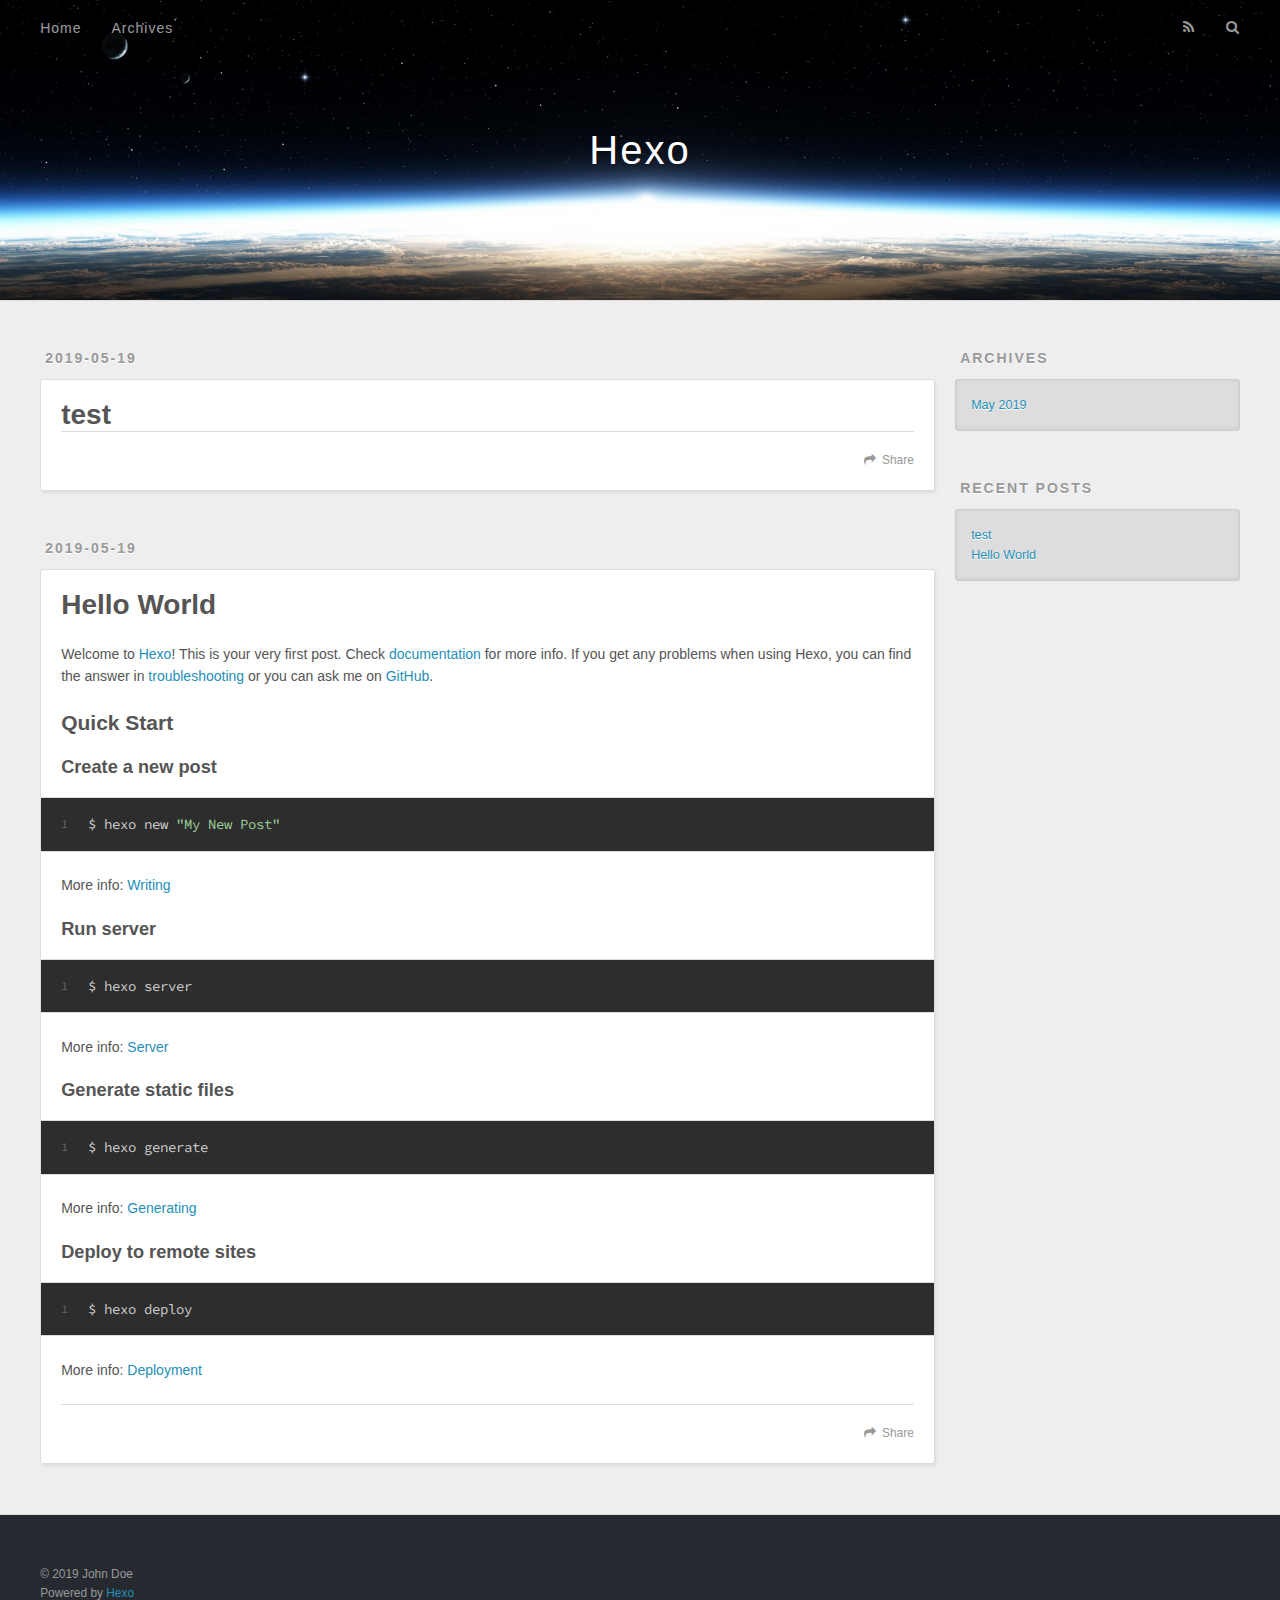
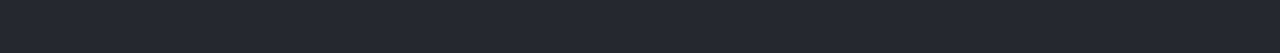
==== index.html @ e4729be9 "Site updated: 2019-05-19 17:17:29" ====
<!DOCTYPE html>
<html>
<head><meta name="generator" content="Hexo 3.8.0">
  <meta charset="utf-8">
  

  
  <title>Hexo</title>
  <meta name="viewport" content="width=device-width, initial-scale=1, maximum-scale=1">
  <meta property="og:type" content="website">
<meta property="og:title" content="Hexo">
<meta property="og:url" content="http://yoursite.com/index.html">
<meta property="og:site_name" content="Hexo">
<meta property="og:locale" content="default">
<meta name="twitter:card" content="summary">
<meta name="twitter:title" content="Hexo">
  
    <link rel="alternate" href="/atom.xml" title="Hexo" type="application/atom+xml">
  
  
    <link rel="icon" href="/favicon.png">
  
  
    <link href="//fonts.googleapis.com/css?family=Source+Code+Pro" rel="stylesheet" type="text/css">
  
  <link rel="stylesheet" href="/css/style.css">
</head>
</html>
<body>
  <div id="container">
    <div id="wrap">
      <header id="header">
  <div id="banner"></div>
  <div id="header-outer" class="outer">
    <div id="header-title" class="inner">
      <h1 id="logo-wrap">
        <a href="/" id="logo">Hexo</a>
      </h1>
      
    </div>
    <div id="header-inner" class="inner">
      <nav id="main-nav">
        <a id="main-nav-toggle" class="nav-icon"></a>
        
          <a class="main-nav-link" href="/">Home</a>
        
          <a class="main-nav-link" href="/archives">Archives</a>
        
      </nav>
      <nav id="sub-nav">
        
          <a id="nav-rss-link" class="nav-icon" href="/atom.xml" title="RSS Feed"></a>
        
        <a id="nav-search-btn" class="nav-icon" title="Search"></a>
      </nav>
      <div id="search-form-wrap">
        <form action="//google.com/search" method="get" accept-charset="UTF-8" class="search-form"><input type="search" name="q" class="search-form-input" placeholder="Search"><button type="submit" class="search-form-submit">&#xF002;</button><input type="hidden" name="sitesearch" value="http://yoursite.com"></form>
      </div>
    </div>
  </div>
</header>
      <div class="outer">
        <section id="main">
  
    <article id="post-test" class="article article-type-post" itemscope itemprop="blogPost">
  <div class="article-meta">
    <a href="/2019/05/19/test/" class="article-date">
  <time datetime="2019-05-19T08:13:33.000Z" itemprop="datePublished">2019-05-19</time>
</a>
    
  </div>
  <div class="article-inner">
    
    
      <header class="article-header">
        
  
    <h1 itemprop="name">
      <a class="article-title" href="/2019/05/19/test/">test</a>
    </h1>
  

      </header>
    
    <div class="article-entry" itemprop="articleBody">
      
        
      
    </div>
    <footer class="article-footer">
      <a data-url="http://yoursite.com/2019/05/19/test/" data-id="cjvuq07g000019ow8463gcft0" class="article-share-link">Share</a>
      
      
    </footer>
  </div>
  
</article>


  
    <article id="post-hello-world" class="article article-type-post" itemscope itemprop="blogPost">
  <div class="article-meta">
    <a href="/2019/05/19/hello-world/" class="article-date">
  <time datetime="2019-05-19T05:02:35.473Z" itemprop="datePublished">2019-05-19</time>
</a>
    
  </div>
  <div class="article-inner">
    
    
      <header class="article-header">
        
  
    <h1 itemprop="name">
      <a class="article-title" href="/2019/05/19/hello-world/">Hello World</a>
    </h1>
  

      </header>
    
    <div class="article-entry" itemprop="articleBody">
      
        <p>Welcome to <a href="https://hexo.io/" target="_blank" rel="noopener">Hexo</a>! This is your very first post. Check <a href="https://hexo.io/docs/" target="_blank" rel="noopener">documentation</a> for more info. If you get any problems when using Hexo, you can find the answer in <a href="https://hexo.io/docs/troubleshooting.html" target="_blank" rel="noopener">troubleshooting</a> or you can ask me on <a href="https://github.com/hexojs/hexo/issues" target="_blank" rel="noopener">GitHub</a>.</p>
<h2 id="Quick-Start"><a href="#Quick-Start" class="headerlink" title="Quick Start"></a>Quick Start</h2><h3 id="Create-a-new-post"><a href="#Create-a-new-post" class="headerlink" title="Create a new post"></a>Create a new post</h3><figure class="highlight bash"><table><tr><td class="gutter"><pre><span class="line">1</span><br></pre></td><td class="code"><pre><span class="line">$ hexo new <span class="string">"My New Post"</span></span><br></pre></td></tr></table></figure>
<p>More info: <a href="https://hexo.io/docs/writing.html" target="_blank" rel="noopener">Writing</a></p>
<h3 id="Run-server"><a href="#Run-server" class="headerlink" title="Run server"></a>Run server</h3><figure class="highlight bash"><table><tr><td class="gutter"><pre><span class="line">1</span><br></pre></td><td class="code"><pre><span class="line">$ hexo server</span><br></pre></td></tr></table></figure>
<p>More info: <a href="https://hexo.io/docs/server.html" target="_blank" rel="noopener">Server</a></p>
<h3 id="Generate-static-files"><a href="#Generate-static-files" class="headerlink" title="Generate static files"></a>Generate static files</h3><figure class="highlight bash"><table><tr><td class="gutter"><pre><span class="line">1</span><br></pre></td><td class="code"><pre><span class="line">$ hexo generate</span><br></pre></td></tr></table></figure>
<p>More info: <a href="https://hexo.io/docs/generating.html" target="_blank" rel="noopener">Generating</a></p>
<h3 id="Deploy-to-remote-sites"><a href="#Deploy-to-remote-sites" class="headerlink" title="Deploy to remote sites"></a>Deploy to remote sites</h3><figure class="highlight bash"><table><tr><td class="gutter"><pre><span class="line">1</span><br></pre></td><td class="code"><pre><span class="line">$ hexo deploy</span><br></pre></td></tr></table></figure>
<p>More info: <a href="https://hexo.io/docs/deployment.html" target="_blank" rel="noopener">Deployment</a></p>

      
    </div>
    <footer class="article-footer">
      <a data-url="http://yoursite.com/2019/05/19/hello-world/" data-id="cjvuq07fw00009ow8tbfl8k9q" class="article-share-link">Share</a>
      
      
    </footer>
  </div>
  
</article>


  


</section>
        
          <aside id="sidebar">
  
    

  
    

  
    
  
    
  <div class="widget-wrap">
    <h3 class="widget-title">Archives</h3>
    <div class="widget">
      <ul class="archive-list"><li class="archive-list-item"><a class="archive-list-link" href="/archives/2019/05/">May 2019</a></li></ul>
    </div>
  </div>


  
    
  <div class="widget-wrap">
    <h3 class="widget-title">Recent Posts</h3>
    <div class="widget">
      <ul>
        
          <li>
            <a href="/2019/05/19/test/">test</a>
          </li>
        
          <li>
            <a href="/2019/05/19/hello-world/">Hello World</a>
          </li>
        
      </ul>
    </div>
  </div>

  
</aside>
        
      </div>
      <footer id="footer">
  
  <div class="outer">
    <div id="footer-info" class="inner">
      &copy; 2019 John Doe<br>
      Powered by <a href="http://hexo.io/" target="_blank">Hexo</a>
    </div>
  </div>
</footer>
    </div>
    <nav id="mobile-nav">
  
    <a href="/" class="mobile-nav-link">Home</a>
  
    <a href="/archives" class="mobile-nav-link">Archives</a>
  
</nav>
    

<script src="//ajax.googleapis.com/ajax/libs/jquery/2.0.3/jquery.min.js"></script>


  <link rel="stylesheet" href="/fancybox/jquery.fancybox.css">
  <script src="/fancybox/jquery.fancybox.pack.js"></script>


<script src="/js/script.js"></script>



  </div>
</body>
</html>
---- css/style.css ----
body {
  width: 100%;
}
body:before,
body:after {
  content: "";
  display: table;
}
body:after {
  clear: both;
}
html,
body,
div,
span,
applet,
object,
iframe,
h1,
h2,
h3,
h4,
h5,
h6,
p,
blockquote,
pre,
a,
abbr,
acronym,
address,
big,
cite,
code,
del,
dfn,
em,
img,
ins,
kbd,
q,
s,
samp,
small,
strike,
strong,
sub,
sup,
tt,
var,
dl,
dt,
dd,
ol,
ul,
li,
fieldset,
form,
label,
legend,
table,
caption,
tbody,
tfoot,
thead,
tr,
th,
td {
  margin: 0;
  padding: 0;
  border: 0;
  outline: 0;
  font-weight: inherit;
  font-style: inherit;
  font-family: inherit;
  font-size: 100%;
  vertical-align: baseline;
}
body {
  line-height: 1;
  color: #000;
  background: #fff;
}
ol,
ul {
  list-style: none;
}
table {
  border-collapse: separate;
  border-spacing: 0;
  vertical-align: middle;
}
caption,
th,
td {
  text-align: left;
  font-weight: normal;
  vertical-align: middle;
}
a img {
  border: none;
}
input,
button {
  margin: 0;
  padding: 0;
}
input::-moz-focus-inner,
button::-moz-focus-inner {
  border: 0;
  padding: 0;
}
@font-face {
  font-family: FontAwesome;
  font-style: normal;
  font-weight: normal;
  src: url("fonts/fontawesome-webfont.eot?v=#4.0.3");
  src: url("fonts/fontawesome-webfont.eot?#iefix&v=#4.0.3") format("embedded-opentype"), url("fonts/fontawesome-webfont.woff?v=#4.0.3") format("woff"), url("fonts/fontawesome-webfont.ttf?v=#4.0.3") format("truetype"), url("fonts/fontawesome-webfont.svg#fontawesomeregular?v=#4.0.3") format("svg");
}
html,
body,
#container {
  height: 100%;
}
body {
  background: #eee;
  font: 14px -apple-system, BlinkMacSystemFont, "Segoe UI", "Roboto", "Oxygen", "Ubuntu", "Cantarell", "Fira Sans", "Droid Sans", "Helvetica Neue", sans-serif;
  -webkit-text-size-adjust: 100%;
}
.outer {
  max-width: 1220px;
  margin: 0 auto;
  padding: 0 20px;
}
.outer:before,
.outer:after {
  content: "";
  display: table;
}
.outer:after {
  clear: both;
}
.inner {
  display: inline;
  float: left;
  width: 98.33333333333333%;
  margin: 0 0.833333333333333%;
}
.left,
.alignleft {
  float: left;
}
.right,
.alignright {
  float: right;
}
.clear {
  clear: both;
}
#container {
  position: relative;
}
.mobile-nav-on {
  overflow: hidden;
}
#wrap {
  height: 100%;
  width: 100%;
  position: absolute;
  top: 0;
  left: 0;
  -webkit-transition: 0.2s ease-out;
  -moz-transition: 0.2s ease-out;
  -ms-transition: 0.2s ease-out;
  transition: 0.2s ease-out;
  z-index: 1;
  background: #eee;
}
.mobile-nav-on #wrap {
  left: 280px;
}
@media screen and (min-width: 768px) {
  #main {
    display: inline;
    float: left;
    width: 73.33333333333333%;
    margin: 0 0.833333333333333%;
  }
}
.article-date,
.article-category-link,
.archive-year,
.widget-title {
  text-decoration: none;
  text-transform: uppercase;
  letter-spacing: 2px;
  color: #999;
  margin-bottom: 1em;
  margin-left: 5px;
  line-height: 1em;
  text-shadow: 0 1px #fff;
  font-weight: bold;
}
.article-inner,
.archive-article-inner {
  background: #fff;
  -webkit-box-shadow: 1px 2px 3px #ddd;
  box-shadow: 1px 2px 3px #ddd;
  border: 1px solid #ddd;
  border-radius: 3px;
}
.article-entry h1,
.widget h1 {
  font-size: 2em;
}
.article-entry h2,
.widget h2 {
  font-size: 1.5em;
}
.article-entry h3,
.widget h3 {
  font-size: 1.3em;
}
.article-entry h4,
.widget h4 {
  font-size: 1.2em;
}
.article-entry h5,
.widget h5 {
  font-size: 1em;
}
.article-entry h6,
.widget h6 {
  font-size: 1em;
  color: #999;
}
.article-entry hr,
.widget hr {
  border: 1px dashed #ddd;
}
.article-entry strong,
.widget strong {
  font-weight: bold;
}
.article-entry em,
.widget em,
.article-entry cite,
.widget cite {
  font-style: italic;
}
.article-entry sup,
.widget sup,
.article-entry sub,
.widget sub {
  font-size: 0.75em;
  line-height: 0;
  position: relative;
  vertical-align: baseline;
}
.article-entry sup,
.widget sup {
  top: -0.5em;
}
.article-entry sub,
.widget sub {
  bottom: -0.2em;
}
.article-entry small,
.widget small {
  font-size: 0.85em;
}
.article-entry acronym,
.widget acronym,
.article-entry abbr,
.widget abbr {
  border-bottom: 1px dotted;
}
.article-entry ul,
.widget ul,
.article-entry ol,
.widget ol,
.article-entry dl,
.widget dl {
  margin: 0 20px;
  line-height: 1.6em;
}
.article-entry ul ul,
.widget ul ul,
.article-entry ol ul,
.widget ol ul,
.article-entry ul ol,
.widget ul ol,
.article-entry ol ol,
.widget ol ol {
  margin-top: 0;
  margin-bottom: 0;
}
.article-entry ul,
.widget ul {
  list-style: disc;
}
.article-entry ol,
.widget ol {
  list-style: decimal;
}
.article-entry dt,
.widget dt {
  font-weight: bold;
}
#header {
  height: 300px;
  position: relative;
  border-bottom: 1px solid #ddd;
}
#header:before,
#header:after {
  content: "";
  position: absolute;
  left: 0;
  right: 0;
  height: 40px;
}
#header:before {
  top: 0;
  background: -webkit-linear-gradient(rgba(0,0,0,0.2), transparent);
  background: -moz-linear-gradient(rgba(0,0,0,0.2), transparent);
  background: -ms-linear-gradient(rgba(0,0,0,0.2), transparent);
  background: linear-gradient(rgba(0,0,0,0.2), transparent);
}
#header:after {
  bottom: 0;
  background: -webkit-linear-gradient(transparent, rgba(0,0,0,0.2));
  background: -moz-linear-gradient(transparent, rgba(0,0,0,0.2));
  background: -ms-linear-gradient(transparent, rgba(0,0,0,0.2));
  background: linear-gradient(transparent, rgba(0,0,0,0.2));
}
#header-outer {
  height: 100%;
  position: relative;
}
#header-inner {
  position: relative;
  overflow: hidden;
}
#banner {
  position: absolute;
  top: 0;
  left: 0;
  width: 100%;
  height: 100%;
  background: url("images/banner.jpg") center #000;
  -webkit-background-size: cover;
  -moz-background-size: cover;
  background-size: cover;
  z-index: -1;
}
#header-title {
  text-align: center;
  height: 40px;
  position: absolute;
  top: 50%;
  left: 0;
  margin-top: -20px;
}
#logo,
#subtitle {
  text-decoration: none;
  color: #fff;
  font-weight: 300;
  text-shadow: 0 1px 4px rgba(0,0,0,0.3);
}
#logo {
  font-size: 40px;
  line-height: 40px;
  letter-spacing: 2px;
}
#subtitle {
  font-size: 16px;
  line-height: 16px;
  letter-spacing: 1px;
}
#subtitle-wrap {
  margin-top: 16px;
}
#main-nav {
  float: left;
  margin-left: -15px;
}
.nav-icon,
.main-nav-link {
  float: left;
  color: #fff;
  opacity: 0.6;
  text-decoration: none;
  text-shadow: 0 1px rgba(0,0,0,0.2);
  -webkit-transition: opacity 0.2s;
  -moz-transition: opacity 0.2s;
  -ms-transition: opacity 0.2s;
  transition: opacity 0.2s;
  display: block;
  padding: 20px 15px;
}
.nav-icon:hover,
.main-nav-link:hover {
  opacity: 1;
}
.nav-icon {
  font-family: FontAwesome;
  text-align: center;
  font-size: 14px;
  width: 14px;
  height: 14px;
  padding: 20px 15px;
  position: relative;
  cursor: pointer;
}
.main-nav-link {
  font-weight: 300;
  letter-spacing: 1px;
}
@media screen and (max-width: 479px) {
  .main-nav-link {
    display: none;
  }
}
#main-nav-toggle {
  display: none;
}
#main-nav-toggle:before {
  content: "\f0c9";
}
@media screen and (max-width: 479px) {
  #main-nav-toggle {
    display: block;
  }
}
#sub-nav {
  float: right;
  margin-right: -15px;
}
#nav-rss-link:before {
  content: "\f09e";
}
#nav-search-btn:before {
  content: "\f002";
}
#search-form-wrap {
  position: absolute;
  top: 15px;
  width: 150px;
  height: 30px;
  right: -150px;
  opacity: 0;
  -webkit-transition: 0.2s ease-out;
  -moz-transition: 0.2s ease-out;
  -ms-transition: 0.2s ease-out;
  transition: 0.2s ease-out;
}
#search-form-wrap.on {
  opacity: 1;
  right: 0;
}
@media screen and (max-width: 479px) {
  #search-form-wrap {
    width: 100%;
    right: -100%;
  }
}
.search-form {
  position: absolute;
  top: 0;
  left: 0;
  right: 0;
  background: #fff;
  padding: 5px 15px;
  border-radius: 15px;
  -webkit-box-shadow: 0 0 10px rgba(0,0,0,0.3);
  box-shadow: 0 0 10px rgba(0,0,0,0.3);
}
.search-form-input {
  border: none;
  background: none;
  color: #555;
  width: 100%;
  font: 13px -apple-system, BlinkMacSystemFont, "Segoe UI", "Roboto", "Oxygen", "Ubuntu", "Cantarell", "Fira Sans", "Droid Sans", "Helvetica Neue", sans-serif;
  outline: none;
}
.search-form-input::-webkit-search-results-decoration,
.search-form-input::-webkit-search-cancel-button {
  -webkit-appearance: none;
}
.search-form-submit {
  position: absolute;
  top: 50%;
  right: 10px;
  margin-top: -7px;
  font: 13px FontAwesome;
  border: none;
  background: none;
  color: #bbb;
  cursor: pointer;
}
.search-form-submit:hover,
.search-form-submit:focus {
  color: #777;
}
.article {
  margin: 50px 0;
}
.article-inner {
  overflow: hidden;
}
.article-meta:before,
.article-meta:after {
  content: "";
  display: table;
}
.article-meta:after {
  clear: both;
}
.article-date {
  float: left;
}
.article-category {
  float: left;
  line-height: 1em;
  color: #ccc;
  text-shadow: 0 1px #fff;
  margin-left: 8px;
}
.article-category:before {
  content: "\2022";
}
.article-category-link {
  margin: 0 12px 1em;
}
.article-header {
  padding: 20px 20px 0;
}
.article-title {
  text-decoration: none;
  font-size: 2em;
  font-weight: bold;
  color: #555;
  line-height: 1.1em;
  -webkit-transition: color 0.2s;
  -moz-transition: color 0.2s;
  -ms-transition: color 0.2s;
  transition: color 0.2s;
}
a.article-title:hover {
  color: #258fb8;
}
.article-entry {
  color: #555;
  padding: 0 20px;
}
.article-entry:before,
.article-entry:after {
  content: "";
  display: table;
}
.article-entry:after {
  clear: both;
}
.article-entry p,
.article-entry table {
  line-height: 1.6em;
  margin: 1.6em 0;
}
.article-entry h1,
.article-entry h2,
.article-entry h3,
.article-entry h4,
.article-entry h5,
.article-entry h6 {
  font-weight: bold;
}
.article-entry h1,
.article-entry h2,
.article-entry h3,
.article-entry h4,
.article-entry h5,
.article-entry h6 {
  line-height: 1.1em;
  margin: 1.1em 0;
}
.article-entry a {
  color: #258fb8;
  text-decoration: none;
}
.article-entry a:hover {
  text-decoration: underline;
}
.article-entry ul,
.article-entry ol,
.article-entry dl {
  margin-top: 1.6em;
  margin-bottom: 1.6em;
}
.article-entry img,
.article-entry video {
  max-width: 100%;
  height: auto;
  display: block;
  margin: auto;
}
.article-entry iframe {
  border: none;
}
.article-entry table {
  width: 100%;
  border-collapse: collapse;
  border-spacing: 0;
}
.article-entry th {
  font-weight: bold;
  border-bottom: 3px solid #ddd;
  padding-bottom: 0.5em;
}
.article-entry td {
  border-bottom: 1px solid #ddd;
  padding: 10px 0;
}
.article-entry blockquote {
  font-family: Georgia, "Times New Roman", serif;
  font-size: 1.4em;
  margin: 1.6em 20px;
  text-align: center;
}
.article-entry blockquote footer {
  font-size: 14px;
  margin: 1.6em 0;
  font-family: -apple-system, BlinkMacSystemFont, "Segoe UI", "Roboto", "Oxygen", "Ubuntu", "Cantarell", "Fira Sans", "Droid Sans", "Helvetica Neue", sans-serif;
}
.article-entry blockquote footer cite:before {
  content: "—";
  padding: 0 0.5em;
}
.article-entry .pullquote {
  text-align: left;
  width: 45%;
  margin: 0;
}
.article-entry .pullquote.left {
  margin-left: 0.5em;
  margin-right: 1em;
}
.article-entry .pullquote.right {
  margin-right: 0.5em;
  margin-left: 1em;
}
.article-entry .caption {
  color: #999;
  display: block;
  font-size: 0.9em;
  margin-top: 0.5em;
  position: relative;
  text-align: center;
}
.article-entry .video-container {
  position: relative;
  padding-top: 56.25%;
  height: 0;
  overflow: hidden;
}
.article-entry .video-container iframe,
.article-entry .video-container object,
.article-entry .video-container embed {
  position: absolute;
  top: 0;
  left: 0;
  width: 100%;
  height: 100%;
  margin-top: 0;
}
.article-more-link a {
  display: inline-block;
  line-height: 1em;
  padding: 6px 15px;
  border-radius: 15px;
  background: #eee;
  color: #999;
  text-shadow: 0 1px #fff;
  text-decoration: none;
}
.article-more-link a:hover {
  background: #258fb8;
  color: #fff;
  text-decoration: none;
  text-shadow: 0 1px #1e7293;
}
.article-footer {
  font-size: 0.85em;
  line-height: 1.6em;
  border-top: 1px solid #ddd;
  padding-top: 1.6em;
  margin: 0 20px 20px;
}
.article-footer:before,
.article-footer:after {
  content: "";
  display: table;
}
.article-footer:after {
  clear: both;
}
.article-footer a {
  color: #999;
  text-decoration: none;
}
.article-footer a:hover {
  color: #555;
}
.article-tag-list-item {
  float: left;
  margin-right: 10px;
}
.article-tag-list-link:before {
  content: "#";
}
.article-comment-link {
  float: right;
}
.article-comment-link:before {
  content: "\f075";
  font-family: FontAwesome;
  padding-right: 8px;
}
.article-share-link {
  cursor: pointer;
  float: right;
  margin-left: 20px;
}
.article-share-link:before {
  content: "\f064";
  font-family: FontAwesome;
  padding-right: 6px;
}
#article-nav {
  position: relative;
}
#article-nav:before,
#article-nav:after {
  content: "";
  display: table;
}
#article-nav:after {
  clear: both;
}
@media screen and (min-width: 768px) {
  #article-nav {
    margin: 50px 0;
  }
  #article-nav:before {
    width: 8px;
    height: 8px;
    position: absolute;
    top: 50%;
    left: 50%;
    margin-top: -4px;
    margin-left: -4px;
    content: "";
    border-radius: 50%;
    background: #ddd;
    -webkit-box-shadow: 0 1px 2px #fff;
    box-shadow: 0 1px 2px #fff;
  }
}
.article-nav-link-wrap {
  text-decoration: none;
  text-shadow: 0 1px #fff;
  color: #999;
  -webkit-box-sizing: border-box;
  -moz-box-sizing: border-box;
  box-sizing: border-box;
  margin-top: 50px;
  text-align: center;
  display: block;
}
.article-nav-link-wrap:hover {
  color: #555;
}
@media screen and (min-width: 768px) {
  .article-nav-link-wrap {
    width: 50%;
    margin-top: 0;
  }
}
@media screen and (min-width: 768px) {
  #article-nav-newer {
    float: left;
    text-align: right;
    padding-right: 20px;
  }
}
@media screen and (min-width: 768px) {
  #article-nav-older {
    float: right;
    text-align: left;
    padding-left: 20px;
  }
}
.article-nav-caption {
  text-transform: uppercase;
  letter-spacing: 2px;
  color: #ddd;
  line-height: 1em;
  font-weight: bold;
}
#article-nav-newer .article-nav-caption {
  margin-right: -2px;
}
.article-nav-title {
  font-size: 0.85em;
  line-height: 1.6em;
  margin-top: 0.5em;
}
.article-share-box {
  position: absolute;
  display: none;
  background: #fff;
  -webkit-box-shadow: 1px 2px 10px rgba(0,0,0,0.2);
  box-shadow: 1px 2px 10px rgba(0,0,0,0.2);
  border-radius: 3px;
  margin-left: -145px;
  overflow: hidden;
  z-index: 1;
}
.article-share-box.on {
  display: block;
}
.article-share-input {
  width: 100%;
  background: none;
  -webkit-box-sizing: border-box;
  -moz-box-sizing: border-box;
  box-sizing: border-box;
  font: 14px -apple-system, BlinkMacSystemFont, "Segoe UI", "Roboto", "Oxygen", "Ubuntu", "Cantarell", "Fira Sans", "Droid Sans", "Helvetica Neue", sans-serif;
  padding: 0 15px;
  color: #555;
  outline: none;
  border: 1px solid #ddd;
  border-radius: 3px 3px 0 0;
  height: 36px;
  line-height: 36px;
}
.article-share-links {
  background: #eee;
}
.article-share-links:before,
.article-share-links:after {
  content: "";
  display: table;
}
.article-share-links:after {
  clear: both;
}
.article-share-twitter,
.article-share-facebook,
.article-share-pinterest,
.article-share-google {
  width: 50px;
  height: 36px;
  display: block;
  float: left;
  position: relative;
  color: #999;
  text-shadow: 0 1px #fff;
}
.article-share-twitter:before,
.article-share-facebook:before,
.article-share-pinterest:before,
.article-share-google:before {
  font-size: 20px;
  font-family: FontAwesome;
  width: 20px;
  height: 20px;
  position: absolute;
  top: 50%;
  left: 50%;
  margin-top: -10px;
  margin-left: -10px;
  text-align: center;
}
.article-share-twitter:hover,
.article-share-facebook:hover,
.article-share-pinterest:hover,
.article-share-google:hover {
  color: #fff;
}
.article-share-twitter:before {
  content: "\f099";
}
.article-share-twitter:hover {
  background: #00aced;
  text-shadow: 0 1px #008abe;
}
.article-share-facebook:before {
  content: "\f09a";
}
.article-share-facebook:hover {
  background: #3b5998;
  text-shadow: 0 1px #2f477a;
}
.article-share-pinterest:before {
  content: "\f0d2";
}
.article-share-pinterest:hover {
  background: #cb2027;
  text-shadow: 0 1px #a21a1f;
}
.article-share-google:before {
  content: "\f0d5";
}
.article-share-google:hover {
  background: #dd4b39;
  text-shadow: 0 1px #be3221;
}
.article-gallery {
  background: #000;
  position: relative;
}
.article-gallery-photos {
  position: relative;
  overflow: hidden;
}
.article-gallery-img {
  display: none;
  max-width: 100%;
}
.article-gallery-img:first-child {
  display: block;
}
.article-gallery-img.loaded {
  position: absolute;
  display: block;
}
.article-gallery-img img {
  display: block;
  max-width: 100%;
  margin: 0 auto;
}
#comments {
  background: #fff;
  -webkit-box-shadow: 1px 2px 3px #ddd;
  box-shadow: 1px 2px 3px #ddd;
  padding: 20px;
  border: 1px solid #ddd;
  border-radius: 3px;
  margin: 50px 0;
}
#comments a {
  color: #258fb8;
}
.archives-wrap {
  margin: 50px 0;
}
.archives:before,
.archives:after {
  content: "";
  display: table;
}
.archives:after {
  clear: both;
}
.archive-year-wrap {
  margin-bottom: 1em;
}
.archives {
  -webkit-column-gap: 10px;
  -moz-column-gap: 10px;
  column-gap: 10px;
}
@media screen and (min-width: 480px) and (max-width: 767px) {
  .archives {
    -webkit-column-count: 2;
    -moz-column-count: 2;
    column-count: 2;
  }
}
@media screen and (min-width: 768px) {
  .archives {
    -webkit-column-count: 3;
    -moz-column-count: 3;
    column-count: 3;
  }
}
.archive-article {
  -webkit-column-break-inside: avoid;
  page-break-inside: avoid;
  overflow: hidden;
  break-inside: avoid-column;
}
.archive-article-inner {
  padding: 10px;
  margin-bottom: 15px;
}
.archive-article-title {
  text-decoration: none;
  font-weight: bold;
  color: #555;
  -webkit-transition: color 0.2s;
  -moz-transition: color 0.2s;
  -ms-transition: color 0.2s;
  transition: color 0.2s;
  line-height: 1.6em;
}
.archive-article-title:hover {
  color: #258fb8;
}
.archive-article-footer {
  margin-top: 1em;
}
.archive-article-date {
  color: #999;
  text-decoration: none;
  font-size: 0.85em;
  line-height: 1em;
  margin-bottom: 0.5em;
  display: block;
}
#page-nav {
  margin: 50px auto;
  background: #fff;
  -webkit-box-shadow: 1px 2px 3px #ddd;
  box-shadow: 1px 2px 3px #ddd;
  border: 1px solid #ddd;
  border-radius: 3px;
  text-align: center;
  color: #999;
  overflow: hidden;
}
#page-nav:before,
#page-nav:after {
  content: "";
  display: table;
}
#page-nav:after {
  clear: both;
}
#page-nav a,
#page-nav span {
  padding: 10px 20px;
  line-height: 1;
  height: 2ex;
}
#page-nav a {
  color: #999;
  text-decoration: none;
}
#page-nav a:hover {
  background: #999;
  color: #fff;
}
#page-nav .prev {
  float: left;
}
#page-nav .next {
  float: right;
}
#page-nav .page-number {
  display: inline-block;
}
@media screen and (max-width: 479px) {
  #page-nav .page-number {
    display: none;
  }
}
#page-nav .current {
  color: #555;
  font-weight: bold;
}
#page-nav .space {
  color: #ddd;
}
#footer {
  background: #262a30;
  padding: 50px 0;
  border-top: 1px solid #ddd;
  color: #999;
}
#footer a {
  color: #258fb8;
  text-decoration: none;
}
#footer a:hover {
  text-decoration: underline;
}
#footer-info {
  line-height: 1.6em;
  font-size: 0.85em;
}
.article-entry pre,
.article-entry .highlight {
  background: #2d2d2d;
  margin: 0 -20px;
  padding: 15px 20px;
  border-style: solid;
  border-color: #ddd;
  border-width: 1px 0;
  overflow: auto;
  color: #ccc;
  line-height: 22.400000000000002px;
}
.article-entry .highlight .gutter pre,
.article-entry .gist .gist-file .gist-data .line-numbers {
  color: #666;
  font-size: 0.85em;
}
.article-entry pre,
.article-entry code {
  font-family: "Source Code Pro", Consolas, Monaco, Menlo, Consolas, monospace;
}
.article-entry code {
  background: #eee;
  text-shadow: 0 1px #fff;
  padding: 0 0.3em;
}
.article-entry pre code {
  background: none;
  text-shadow: none;
  padding: 0;
}
.article-entry .highlight pre {
  border: none;
  margin: 0;
  padding: 0;
}
.article-entry .highlight table {
  margin: 0;
  width: auto;
}
.article-entry .highlight td {
  border: none;
  padding: 0;
}
.article-entry .highlight figcaption {
  font-size: 0.85em;
  color: #999;
  line-height: 1em;
  margin-bottom: 1em;
}
.article-entry .highlight figcaption:before,
.article-entry .highlight figcaption:after {
  content: "";
  display: table;
}
.article-entry .highlight figcaption:after {
  clear: both;
}
.article-entry .highlight figcaption a {
  float: right;
}
.article-entry .highlight .gutter pre {
  text-align: right;
  padding-right: 20px;
}
.article-entry .highlight .line {
  height: 22.400000000000002px;
}
.article-entry .highlight .line.marked {
  background: #515151;
}
.article-entry .gist {
  margin: 0 -20px;
  border-style: solid;
  border-color: #ddd;
  border-width: 1px 0;
  background: #2d2d2d;
  padding: 15px 20px 15px 0;
}
.article-entry .gist .gist-file {
  border: none;
  font-family: "Source Code Pro", Consolas, Monaco, Menlo, Consolas, monospace;
  margin: 0;
}
.article-entry .gist .gist-file .gist-data {
  background: none;
  border: none;
}
.article-entry .gist .gist-file .gist-data .line-numbers {
  background: none;
  border: none;
  padding: 0 20px 0 0;
}
.article-entry .gist .gist-file .gist-data .line-data {
  padding: 0 !important;
}
.article-entry .gist .gist-file .highlight {
  margin: 0;
  padding: 0;
  border: none;
}
.article-entry .gist .gist-file .gist-meta {
  background: #2d2d2d;
  color: #999;
  font: 0.85em -apple-system, BlinkMacSystemFont, "Segoe UI", "Roboto", "Oxygen", "Ubuntu", "Cantarell", "Fira Sans", "Droid Sans", "Helvetica Neue", sans-serif;
  text-shadow: 0 0;
  padding: 0;
  margin-top: 1em;
  margin-left: 20px;
}
.article-entry .gist .gist-file .gist-meta a {
  color: #258fb8;
  font-weight: normal;
}
.article-entry .gist .gist-file .gist-meta a:hover {
  text-decoration: underline;
}
pre .comment,
pre .title {
  color: #999;
}
pre .variable,
pre .attribute,
pre .tag,
pre .regexp,
pre .ruby .constant,
pre .xml .tag .title,
pre .xml .pi,
pre .xml .doctype,
pre .html .doctype,
pre .css .id,
pre .css .class,
pre .css .pseudo {
  color: #f2777a;
}
pre .number,
pre .preprocessor,
pre .built_in,
pre .literal,
pre .params,
pre .constant {
  color: #f99157;
}
pre .class,
pre .ruby .class .title,
pre .css .rules .attribute {
  color: #9c9;
}
pre .string,
pre .value,
pre .inheritance,
pre .header,
pre .ruby .symbol,
pre .xml .cdata {
  color: #9c9;
}
pre .css .hexcolor {
  color: #6cc;
}
pre .function,
pre .python .decorator,
pre .python .title,
pre .ruby .function .title,
pre .ruby .title .keyword,
pre .perl .sub,
pre .javascript .title,
pre .coffeescript .title {
  color: #69c;
}
pre .keyword,
pre .javascript .function {
  color: #c9c;
}
@media screen and (max-width: 479px) {
  #mobile-nav {
    position: absolute;
    top: 0;
    left: 0;
    width: 280px;
    height: 100%;
    background: #191919;
    border-right: 1px solid #fff;
  }
}
@media screen and (max-width: 479px) {
  .mobile-nav-link {
    display: block;
    color: #999;
    text-decoration: none;
    padding: 15px 20px;
    font-weight: bold;
  }
  .mobile-nav-link:hover {
    color: #fff;
  }
}
@media screen and (min-width: 768px) {
  #sidebar {
    display: inline;
    float: left;
    width: 23.333333333333332%;
    margin: 0 0.833333333333333%;
  }
}
.widget-wrap {
  margin: 50px 0;
}
.widget {
  color: #777;
  text-shadow: 0 1px #fff;
  background: #ddd;
  -webkit-box-shadow: 0 -1px 4px #ccc inset;
  box-shadow: 0 -1px 4px #ccc inset;
  border: 1px solid #ccc;
  padding: 15px;
  border-radius: 3px;
}
.widget a {
  color: #258fb8;
  text-decoration: none;
}
.widget a:hover {
  text-decoration: underline;
}
.widget ul ul,
.widget ol ul,
.widget dl ul,
.widget ul ol,
.widget ol ol,
.widget dl ol,
.widget ul dl,
.widget ol dl,
.widget dl dl {
  margin-left: 15px;
  list-style: disc;
}
.widget {
  line-height: 1.6em;
  word-wrap: break-word;
  font-size: 0.9em;
}
.widget ul,
.widget ol {
  list-style: none;
  margin: 0;
}
.widget ul ul,
.widget ol ul,
.widget ul ol,
.widget ol ol {
  margin: 0 20px;
}
.widget ul ul,
.widget ol ul {
  list-style: disc;
}
.widget ul ol,
.widget ol ol {
  list-style: decimal;
}
.category-list-count,
.tag-list-count,
.archive-list-count {
  padding-left: 5px;
  color: #999;
  font-size: 0.85em;
}
.category-list-count:before,
.tag-list-count:before,
.archive-list-count:before {
  content: "(";
}
.category-list-count:after,
.tag-list-count:after,
.archive-list-count:after {
  content: ")";
}
.tagcloud a {
  margin-right: 5px;
  display: inline-block;
}
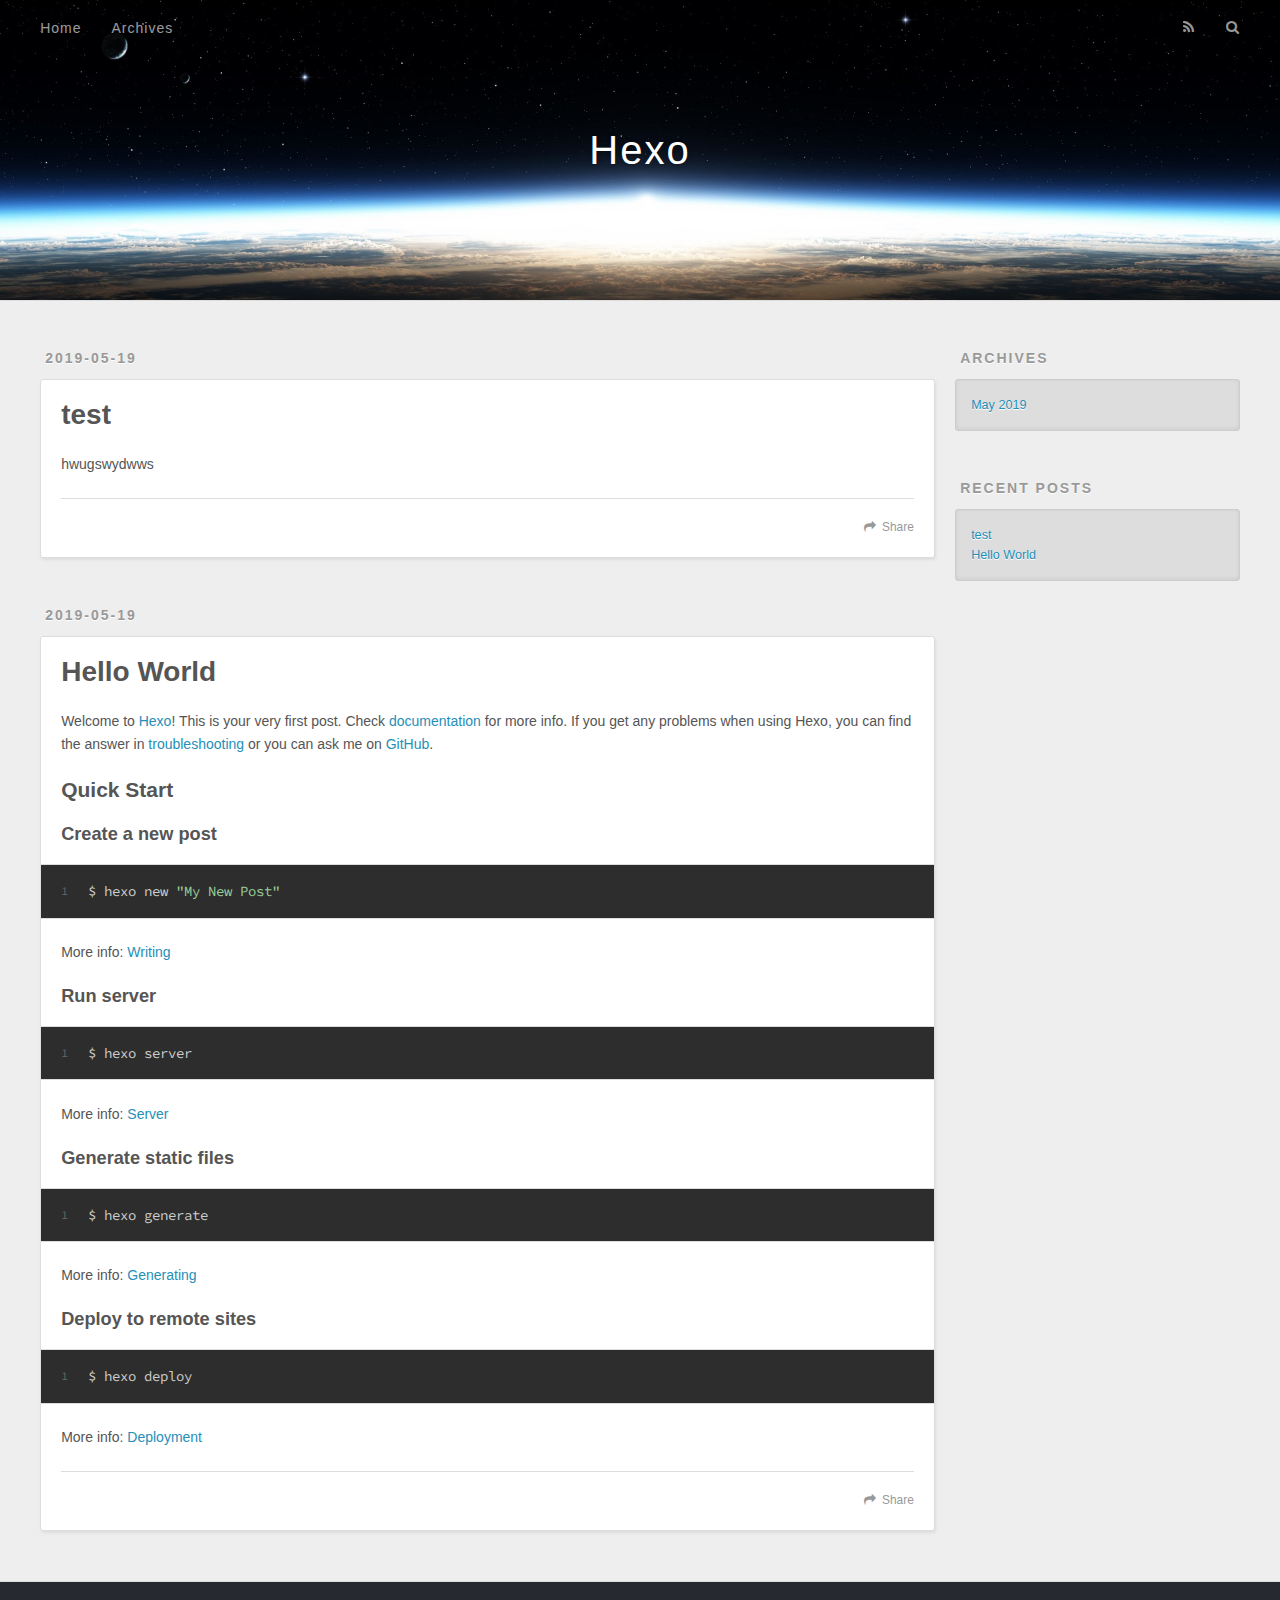
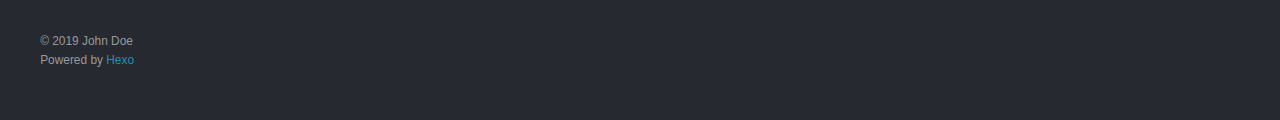
==== commit 77cf5f91: "Site updated: 2019-05-24 21:48:47" ====
--- a/index.html
+++ b/index.html
@@ -84,11 +84,12 @@
     
     <div class="article-entry" itemprop="articleBody">
       
-        
+        <p>hwugswydwws</p>
+
       
     </div>
     <footer class="article-footer">
-      <a data-url="http://yoursite.com/2019/05/19/test/" data-id="cjvuq07g000019ow8463gcft0" class="article-share-link">Share</a>
+      <a data-url="http://yoursite.com/2019/05/19/test/" data-id="cjw253ljx0001aow8v6im8i6r" class="article-share-link">Share</a>
       
       
     </footer>
@@ -133,7 +134,7 @@
       
     </div>
     <footer class="article-footer">
-      <a data-url="http://yoursite.com/2019/05/19/hello-world/" data-id="cjvuq07fw00009ow8tbfl8k9q" class="article-share-link">Share</a>
+      <a data-url="http://yoursite.com/2019/05/19/hello-world/" data-id="cjw253ljs0000aow898n8lbmn" class="article-share-link">Share</a>
       
       
     </footer>
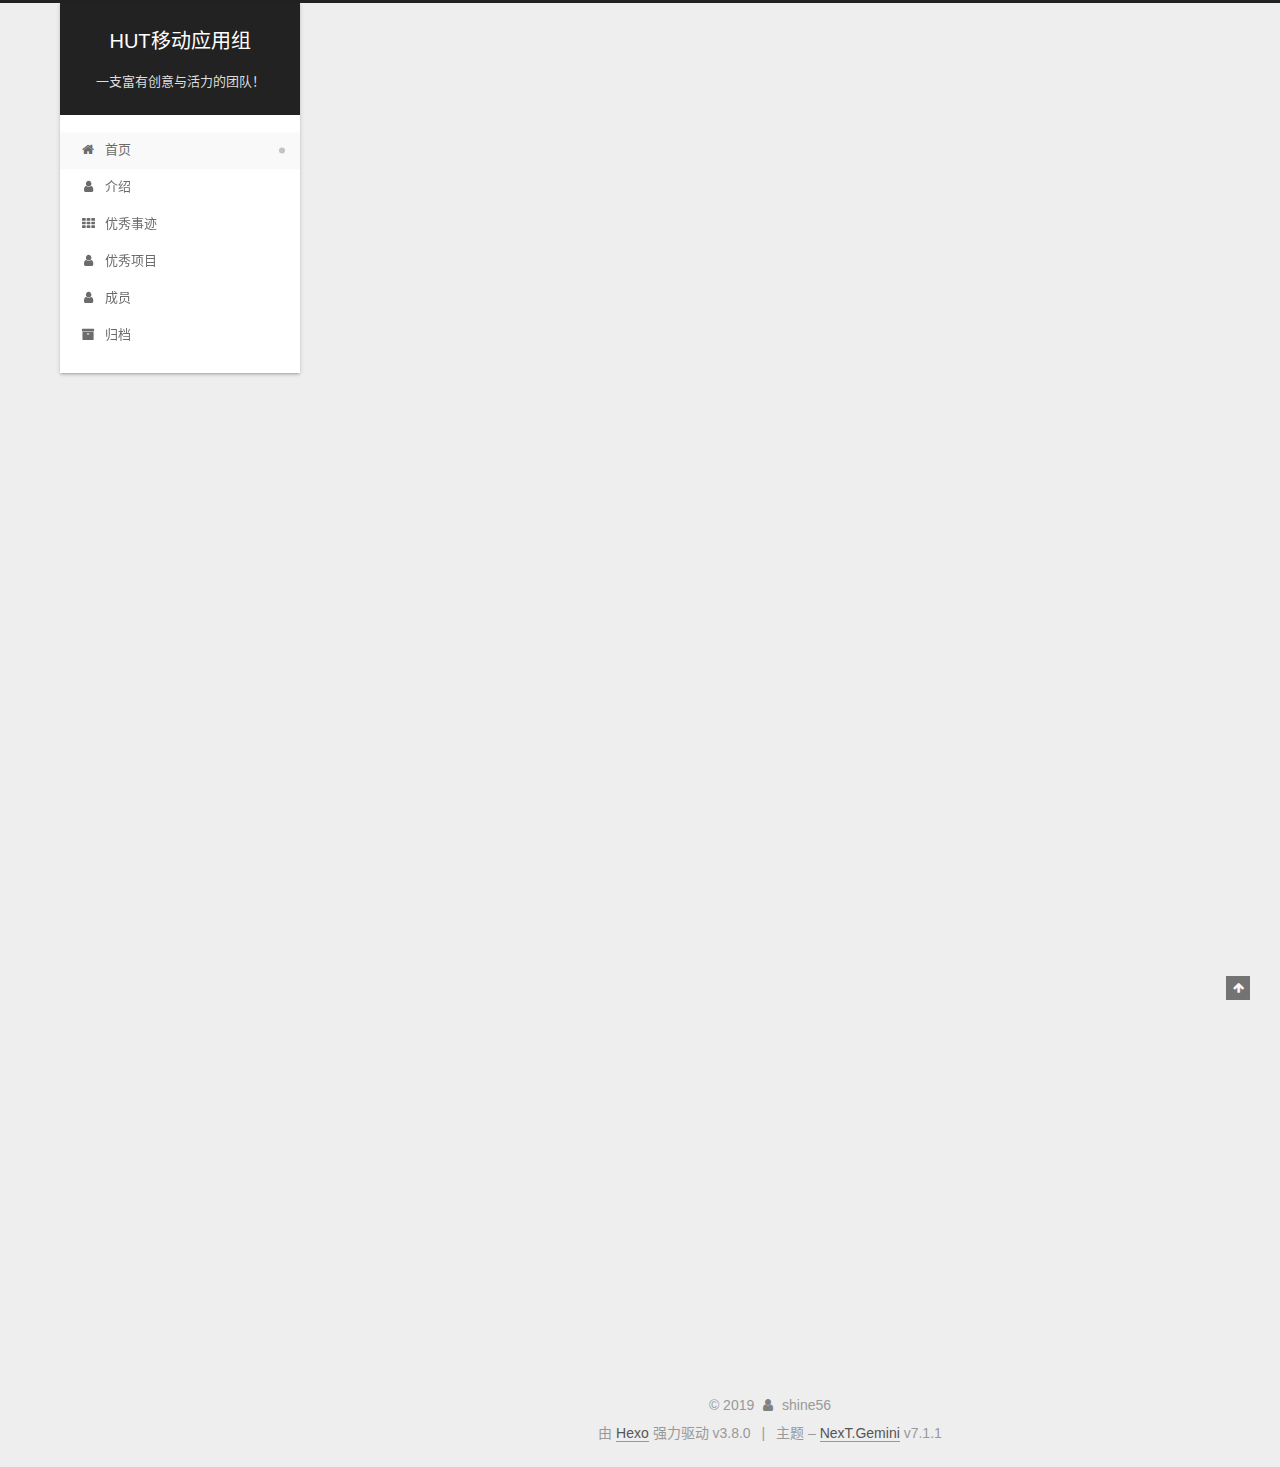
==== commit 7eb1d754: "Site updated: 2019-05-25 11:51:14" ====
--- a/index.html
+++ b/index.html
@@ -1,127 +1,604 @@
 <!DOCTYPE html>
-<html>
+
+
+
+
+
+
+
+
+
+
+
+
+  
+
+
+<html class="theme-next gemini use-motion" lang="zh-CN">
 <head><meta name="generator" content="Hexo 3.8.0">
-  <meta charset="utf-8">
-  
-
-  
-  <title>Hexo</title>
-  <meta name="viewport" content="width=device-width, initial-scale=1, maximum-scale=1">
-  <meta property="og:type" content="website">
-<meta property="og:title" content="Hexo">
+  <meta charset="UTF-8">
+<meta http-equiv="X-UA-Compatible" content="IE=edge">
+<meta name="viewport" content="width=device-width, initial-scale=1, maximum-scale=2">
+<meta name="theme-color" content="#222">
+
+
+
+
+
+
+
+
+
+
+
+
+
+
+
+
+
+
+
+
+
+
+
+
+<link rel="stylesheet" href="/lib/font-awesome/css/font-awesome.min.css?v=4.6.2">
+
+<link rel="stylesheet" href="/css/main.css?v=7.1.1">
+
+
+  <link rel="apple-touch-icon" sizes="180x180" href="/images/icon.png?v=7.1.1">
+
+
+  <link rel="icon" type="image/png" sizes="32x32" href="/images/icon.png?v=7.1.1">
+
+
+  <link rel="icon" type="image/png" sizes="16x16" href="/images/icon.png?v=7.1.1">
+
+
+  <link rel="mask-icon" href="/images/logo.svg?v=7.1.1" color="#222">
+
+
+
+
+
+
+
+<script id="hexo.configurations">
+  var NexT = window.NexT || {};
+  var CONFIG = {
+    root: '/',
+    scheme: 'Gemini',
+    version: '7.1.1',
+    sidebar: {"position":"left","display":"post","offset":12,"onmobile":false,"dimmer":false},
+    back2top: true,
+    back2top_sidebar: false,
+    fancybox: false,
+    fastclick: false,
+    lazyload: false,
+    tabs: true,
+    motion: {"enable":true,"async":false,"transition":{"post_block":"fadeIn","post_header":"slideDownIn","post_body":"slideDownIn","coll_header":"slideLeftIn","sidebar":"slideUpIn"}},
+    algolia: {
+      applicationID: '',
+      apiKey: '',
+      indexName: '',
+      hits: {"per_page":10},
+      labels: {"input_placeholder":"Search for Posts","hits_empty":"We didn't find any results for the search: ${query}","hits_stats":"${hits} results found in ${time} ms"}
+    }
+  };
+</script>
+
+
+  
+
+
+
+
+  <meta name="description" content="欢迎你！！">
+<meta property="og:type" content="website">
+<meta property="og:title" content="HUT移动应用组">
 <meta property="og:url" content="http://yoursite.com/index.html">
-<meta property="og:site_name" content="Hexo">
-<meta property="og:locale" content="default">
+<meta property="og:site_name" content="HUT移动应用组">
+<meta property="og:description" content="欢迎你！！">
+<meta property="og:locale" content="zh-CN">
 <meta name="twitter:card" content="summary">
-<meta name="twitter:title" content="Hexo">
-  
-    <link rel="alternate" href="/atom.xml" title="Hexo" type="application/atom+xml">
-  
-  
-    <link rel="icon" href="/favicon.png">
-  
-  
-    <link href="//fonts.googleapis.com/css?family=Source+Code+Pro" rel="stylesheet" type="text/css">
-  
-  <link rel="stylesheet" href="/css/style.css">
+<meta name="twitter:title" content="HUT移动应用组">
+<meta name="twitter:description" content="欢迎你！！">
+
+
+
+
+
+  
+  
+  <link rel="canonical" href="http://yoursite.com/">
+
+
+
+<script id="page.configurations">
+  CONFIG.page = {
+    sidebar: "",
+  };
+</script>
+
+  <title>HUT移动应用组</title>
+  
+
+
+
+
+
+
+
+
+
+
+
+
+  <noscript>
+  <style>
+  .use-motion .motion-element,
+  .use-motion .brand,
+  .use-motion .menu-item,
+  .sidebar-inner,
+  .use-motion .post-block,
+  .use-motion .pagination,
+  .use-motion .comments,
+  .use-motion .post-header,
+  .use-motion .post-body,
+  .use-motion .collection-title { opacity: initial; }
+
+  .use-motion .logo,
+  .use-motion .site-title,
+  .use-motion .site-subtitle {
+    opacity: initial;
+    top: initial;
+  }
+
+  .use-motion .logo-line-before i { left: initial; }
+  .use-motion .logo-line-after i { right: initial; }
+  </style>
+</noscript>
+
 </head>
-</html>
-<body>
-  <div id="container">
-    <div id="wrap">
-      <header id="header">
-  <div id="banner"></div>
-  <div id="header-outer" class="outer">
-    <div id="header-title" class="inner">
-      <h1 id="logo-wrap">
-        <a href="/" id="logo">Hexo</a>
-      </h1>
-      
+
+<body itemscope itemtype="http://schema.org/WebPage" lang="zh-CN">
+
+  
+  
+    
+  
+
+  <div class="container sidebar-position-left 
+  page-home">
+    <div class="headband"></div>
+
+    <header id="header" class="header" itemscope itemtype="http://schema.org/WPHeader">
+      <div class="header-inner"><div class="site-brand-wrapper">
+  <div class="site-meta">
+    
+
+    <div class="custom-logo-site-title">
+      <a href="/" class="brand" rel="start">
+        <span class="logo-line-before"><i></i></span>
+        <span class="site-title">HUT移动应用组</span>
+        <span class="logo-line-after"><i></i></span>
+      </a>
     </div>
-    <div id="header-inner" class="inner">
-      <nav id="main-nav">
-        <a id="main-nav-toggle" class="nav-icon"></a>
-        
-          <a class="main-nav-link" href="/">Home</a>
-        
-          <a class="main-nav-link" href="/archives">Archives</a>
-        
-      </nav>
-      <nav id="sub-nav">
-        
-          <a id="nav-rss-link" class="nav-icon" href="/atom.xml" title="RSS Feed"></a>
-        
-        <a id="nav-search-btn" class="nav-icon" title="Search"></a>
-      </nav>
-      <div id="search-form-wrap">
-        <form action="//google.com/search" method="get" accept-charset="UTF-8" class="search-form"><input type="search" name="q" class="search-form-input" placeholder="Search"><button type="submit" class="search-form-submit">&#xF002;</button><input type="hidden" name="sitesearch" value="http://yoursite.com"></form>
-      </div>
+    
+      
+        <p class="site-subtitle">一支富有创意与活力的团队！</p>
+      
+    
+    
+  </div>
+
+  <div class="site-nav-toggle">
+    <button aria-label="切换导航栏">
+      <span class="btn-bar"></span>
+      <span class="btn-bar"></span>
+      <span class="btn-bar"></span>
+    </button>
+  </div>
+</div>
+
+
+
+<nav class="site-nav">
+  
+    <ul id="menu" class="menu">
+      
+        
+        
+        
+          
+          <li class="menu-item menu-item-home menu-item-active">
+
+    
+    
+    
+      
+    
+
+    
+
+    <a href="/" rel="section"><i class="menu-item-icon fa fa-fw fa-home"></i> <br>首页</a>
+
+  </li>
+        
+        
+        
+          
+          <li class="menu-item menu-item-介绍">
+
+    
+    
+    
+      
+    
+
+    
+
+    <a href="/about/" rel="section"><i class="menu-item-icon fa fa-fw fa-user"></i> <br>介绍</a>
+
+  </li>
+        
+        
+        
+          
+          <li class="menu-item menu-item-优秀事迹">
+
+    
+    
+    
+      
+    
+
+    
+
+    <a href="/history/" rel="section"><i class="menu-item-icon fa fa-fw fa-th"></i> <br>优秀事迹</a>
+
+  </li>
+        
+        
+        
+          
+          <li class="menu-item menu-item-优秀项目">
+
+    
+    
+    
+      
+    
+
+    
+
+    <a href="/about/" rel="section"><i class="menu-item-icon fa fa-fw fa-user"></i> <br>优秀项目</a>
+
+  </li>
+        
+        
+        
+          
+          <li class="menu-item menu-item-成员">
+
+    
+    
+    
+      
+    
+
+    
+
+    <a href="/about/" rel="section"><i class="menu-item-icon fa fa-fw fa-user"></i> <br>成员</a>
+
+  </li>
+        
+        
+        
+          
+          <li class="menu-item menu-item-archives">
+
+    
+    
+    
+      
+    
+
+    
+
+    <a href="/archives/" rel="section"><i class="menu-item-icon fa fa-fw fa-archive"></i> <br>归档</a>
+
+  </li>
+
+      
+      
+    </ul>
+  
+
+  
+
+  
+</nav>
+
+
+
+  
+
+
+
+</div>
+    </header>
+
+    
+
+
+    <main id="main" class="main">
+      <div class="main-inner">
+        <div class="content-wrap">
+          
+            
+
+          
+          <div id="content" class="content">
+            
+  <section id="posts" class="posts-expand">
+    
+      
+
+  
+
+  
+  
+  
+
+  
+
+  <article class="post post-type-normal" itemscope itemtype="http://schema.org/Article">
+  
+  
+  
+  <div class="post-block">
+    <link itemprop="mainEntityOfPage" href="http://yoursite.com/2019/05/19/test/">
+
+    <span hidden itemprop="author" itemscope itemtype="http://schema.org/Person">
+      <meta itemprop="name" content="移动组">
+      <meta itemprop="description" content="欢迎你！！">
+      <meta itemprop="image" content="/images/avatar.gif">
+    </span>
+
+    <span hidden itemprop="publisher" itemscope itemtype="http://schema.org/Organization">
+      <meta itemprop="name" content="HUT移动应用组">
+    </span>
+
+    
+      <header class="post-header">
+
+        
+        
+          <h1 class="post-title" itemprop="name headline">
+                
+                
+                <a href="/2019/05/19/test/" class="post-title-link" itemprop="url">test</a>
+              
+            
+          </h1>
+        
+
+        <div class="post-meta">
+          <span class="post-time">
+
+            
+            
+            
+
+            
+              <span class="post-meta-item-icon">
+                <i class="fa fa-calendar-o"></i>
+              </span>
+              
+                <span class="post-meta-item-text">发表于</span>
+              
+
+              
+                
+              
+
+              <time title="创建时间：2019-05-19 16:13:33" itemprop="dateCreated datePublished" datetime="2019-05-19T16:13:33+08:00">2019-05-19</time>
+            
+
+            
+              
+
+              
+                
+                <span class="post-meta-divider">|</span>
+                
+
+                <span class="post-meta-item-icon">
+                  <i class="fa fa-calendar-check-o"></i>
+                </span>
+                
+                  <span class="post-meta-item-text">更新于</span>
+                
+                <time title="修改时间：2019-05-25 11:27:23" itemprop="dateModified" datetime="2019-05-25T11:27:23+08:00">2019-05-25</time>
+              
+            
+          </span>
+
+          
+
+          
+            
+            
+          
+
+          
+          
+
+          
+
+          
+
+          
+
+        </div>
+      </header>
+    
+
+    
+    
+    
+    <div class="post-body" itemprop="articleBody">
+
+      
+      
+
+      
+        
+          
+            <figure class="highlight java"><table><tr><td class="gutter"><pre><span class="line">1</span><br><span class="line">2</span><br></pre></td><td class="code"><pre><span class="line"><span class="keyword">int</span> a;</span><br><span class="line">Spring s;</span><br></pre></td></tr></table></figure>
+
+          
+        
+      
     </div>
-  </div>
-</header>
-      <div class="outer">
-        <section id="main">
-  
-    <article id="post-test" class="article article-type-post" itemscope itemprop="blogPost">
-  <div class="article-meta">
-    <a href="/2019/05/19/test/" class="article-date">
-  <time datetime="2019-05-19T08:13:33.000Z" itemprop="datePublished">2019-05-19</time>
-</a>
-    
-  </div>
-  <div class="article-inner">
-    
-    
-      <header class="article-header">
-        
-  
-    <h1 itemprop="name">
-      <a class="article-title" href="/2019/05/19/test/">test</a>
-    </h1>
-  
-
-      </header>
-    
-    <div class="article-entry" itemprop="articleBody">
-      
-        <p>hwugswydwws</p>
-
-      
-    </div>
-    <footer class="article-footer">
-      <a data-url="http://yoursite.com/2019/05/19/test/" data-id="cjw253ljx0001aow8v6im8i6r" class="article-share-link">Share</a>
-      
+
+    
+
+    
+    
+    
+
+    
+
+    
+      
+    
+    
+
+    
+
+    <footer class="post-footer">
+      
+
+      
+
+      
+
+      
+      
+        <div class="post-eof"></div>
       
     </footer>
   </div>
   
-</article>
-
-
-  
-    <article id="post-hello-world" class="article article-type-post" itemscope itemprop="blogPost">
-  <div class="article-meta">
-    <a href="/2019/05/19/hello-world/" class="article-date">
-  <time datetime="2019-05-19T05:02:35.473Z" itemprop="datePublished">2019-05-19</time>
-</a>
-    
-  </div>
-  <div class="article-inner">
-    
-    
-      <header class="article-header">
-        
-  
-    <h1 itemprop="name">
-      <a class="article-title" href="/2019/05/19/hello-world/">Hello World</a>
-    </h1>
-  
-
+  
+  
+  </article>
+
+
+    
+      
+
+  
+
+  
+  
+  
+
+  
+
+  <article class="post post-type-normal" itemscope itemtype="http://schema.org/Article">
+  
+  
+  
+  <div class="post-block">
+    <link itemprop="mainEntityOfPage" href="http://yoursite.com/2019/05/19/hello-world/">
+
+    <span hidden itemprop="author" itemscope itemtype="http://schema.org/Person">
+      <meta itemprop="name" content="移动组">
+      <meta itemprop="description" content="欢迎你！！">
+      <meta itemprop="image" content="/images/avatar.gif">
+    </span>
+
+    <span hidden itemprop="publisher" itemscope itemtype="http://schema.org/Organization">
+      <meta itemprop="name" content="HUT移动应用组">
+    </span>
+
+    
+      <header class="post-header">
+
+        
+        
+          <h1 class="post-title" itemprop="name headline">
+                
+                
+                <a href="/2019/05/19/hello-world/" class="post-title-link" itemprop="url">Hello World</a>
+              
+            
+          </h1>
+        
+
+        <div class="post-meta">
+          <span class="post-time">
+
+            
+            
+            
+
+            
+              <span class="post-meta-item-icon">
+                <i class="fa fa-calendar-o"></i>
+              </span>
+              
+                <span class="post-meta-item-text">发表于</span>
+              
+
+              
+                
+              
+
+              <time title="创建时间：2019-05-19 13:02:35" itemprop="dateCreated datePublished" datetime="2019-05-19T13:02:35+08:00">2019-05-19</time>
+            
+
+            
+          </span>
+
+          
+
+          
+            
+            
+          
+
+          
+          
+
+          
+
+          
+
+          
+
+        </div>
       </header>
     
-    <div class="article-entry" itemprop="articleBody">
-      
-        <p>Welcome to <a href="https://hexo.io/" target="_blank" rel="noopener">Hexo</a>! This is your very first post. Check <a href="https://hexo.io/docs/" target="_blank" rel="noopener">documentation</a> for more info. If you get any problems when using Hexo, you can find the answer in <a href="https://hexo.io/docs/troubleshooting.html" target="_blank" rel="noopener">troubleshooting</a> or you can ask me on <a href="https://github.com/hexojs/hexo/issues" target="_blank" rel="noopener">GitHub</a>.</p>
+
+    
+    
+    
+    <div class="post-body" itemprop="articleBody">
+
+      
+      
+
+      
+        
+          
+            <p>Welcome to <a href="https://hexo.io/" target="_blank" rel="noopener">Hexo</a>! This is your very first post. Check <a href="https://hexo.io/docs/" target="_blank" rel="noopener">documentation</a> for more info. If you get any problems when using Hexo, you can find the answer in <a href="https://hexo.io/docs/troubleshooting.html" target="_blank" rel="noopener">troubleshooting</a> or you can ask me on <a href="https://github.com/hexojs/hexo/issues" target="_blank" rel="noopener">GitHub</a>.</p>
 <h2 id="Quick-Start"><a href="#Quick-Start" class="headerlink" title="Quick Start"></a>Quick Start</h2><h3 id="Create-a-new-post"><a href="#Create-a-new-post" class="headerlink" title="Create a new post"></a>Create a new post</h3><figure class="highlight bash"><table><tr><td class="gutter"><pre><span class="line">1</span><br></pre></td><td class="code"><pre><span class="line">$ hexo new <span class="string">"My New Post"</span></span><br></pre></td></tr></table></figure>
 <p>More info: <a href="https://hexo.io/docs/writing.html" target="_blank" rel="noopener">Writing</a></p>
 <h3 id="Run-server"><a href="#Run-server" class="headerlink" title="Run server"></a>Run server</h3><figure class="highlight bash"><table><tr><td class="gutter"><pre><span class="line">1</span><br></pre></td><td class="code"><pre><span class="line">$ hexo server</span><br></pre></td></tr></table></figure>
@@ -131,95 +608,314 @@
 <h3 id="Deploy-to-remote-sites"><a href="#Deploy-to-remote-sites" class="headerlink" title="Deploy to remote sites"></a>Deploy to remote sites</h3><figure class="highlight bash"><table><tr><td class="gutter"><pre><span class="line">1</span><br></pre></td><td class="code"><pre><span class="line">$ hexo deploy</span><br></pre></td></tr></table></figure>
 <p>More info: <a href="https://hexo.io/docs/deployment.html" target="_blank" rel="noopener">Deployment</a></p>
 
+          
+        
       
     </div>
-    <footer class="article-footer">
-      <a data-url="http://yoursite.com/2019/05/19/hello-world/" data-id="cjw253ljs0000aow898n8lbmn" class="article-share-link">Share</a>
-      
+
+    
+
+    
+    
+    
+
+    
+
+    
+      
+    
+    
+
+    
+
+    <footer class="post-footer">
+      
+
+      
+
+      
+
+      
+      
+        <div class="post-eof"></div>
       
     </footer>
   </div>
   
-</article>
-
-
-  
-
-
-</section>
-        
-          <aside id="sidebar">
-  
-    
-
-  
-    
-
-  
-    
-  
-    
-  <div class="widget-wrap">
-    <h3 class="widget-title">Archives</h3>
-    <div class="widget">
-      <ul class="archive-list"><li class="archive-list-item"><a class="archive-list-link" href="/archives/2019/05/">May 2019</a></li></ul>
+  
+  
+  </article>
+
+
+    
+  </section>
+
+  
+
+
+          </div>
+          
+
+        </div>
+        
+          
+  
+  <div class="sidebar-toggle">
+    <div class="sidebar-toggle-line-wrap">
+      <span class="sidebar-toggle-line sidebar-toggle-line-first"></span>
+      <span class="sidebar-toggle-line sidebar-toggle-line-middle"></span>
+      <span class="sidebar-toggle-line sidebar-toggle-line-last"></span>
     </div>
   </div>
 
-
-  
-    
-  <div class="widget-wrap">
-    <h3 class="widget-title">Recent Posts</h3>
-    <div class="widget">
-      <ul>
-        
-          <li>
-            <a href="/2019/05/19/test/">test</a>
-          </li>
-        
-          <li>
-            <a href="/2019/05/19/hello-world/">Hello World</a>
-          </li>
-        
-      </ul>
+  <aside id="sidebar" class="sidebar">
+    <div class="sidebar-inner">
+
+      
+
+      
+
+      <div class="site-overview-wrap sidebar-panel sidebar-panel-active">
+        <div class="site-overview">
+          <div class="site-author motion-element" itemprop="author" itemscope itemtype="http://schema.org/Person">
+            
+              <p class="site-author-name" itemprop="name">移动组</p>
+              <div class="site-description motion-element" itemprop="description">欢迎你！！</div>
+          </div>
+
+          
+            <nav class="site-state motion-element">
+              
+                <div class="site-state-item site-state-posts">
+                
+                  <a href="/archives/">
+                
+                    <span class="site-state-item-count">2</span>
+                    <span class="site-state-item-name">日志</span>
+                  </a>
+                </div>
+              
+
+              
+
+              
+            </nav>
+          
+
+          
+
+          
+
+          
+            <div class="links-of-author motion-element">
+              
+                <span class="links-of-author-item">
+                  
+                  
+                    
+                  
+                  
+                    
+                  
+                  <a href="https://github.com/hutmobile" title="GitHub &rarr; https://github.com/hutmobile" rel="noopener" target="_blank"><i class="fa fa-fw fa-github"></i>GitHub</a>
+                </span>
+              
+            </div>
+          
+
+          
+
+          
+          
+
+          
+            
+          
+          
+
+        </div>
+      </div>
+
+      
+
+      
+
     </div>
+  </aside>
+  
+
+
+        
+      </div>
+    </main>
+
+    <footer id="footer" class="footer">
+      <div class="footer-inner">
+        <div class="copyright">&copy; <span itemprop="copyrightYear">2019</span>
+  <span class="with-love" id="animate">
+    <i class="fa fa-user"></i>
+  </span>
+  <span class="author" itemprop="copyrightHolder">shine56</span>
+
+  
+
+  
+</div>
+
+
+  <div class="powered-by">由 <a href="https://hexo.io" class="theme-link" rel="noopener" target="_blank">Hexo</a> 强力驱动 v3.8.0</div>
+
+
+
+  <span class="post-meta-divider">|</span>
+
+
+
+  <div class="theme-info">主题 – <a href="https://theme-next.org" class="theme-link" rel="noopener" target="_blank">NexT.Gemini</a> v7.1.1</div>
+
+
+
+
+        
+
+
+
+
+
+
+
+
+        
+      </div>
+    </footer>
+
+    
+      <div class="back-to-top">
+        <i class="fa fa-arrow-up"></i>
+        
+      </div>
+    
+
+    
+
+    
+
+    
   </div>
 
   
-</aside>
-        
-      </div>
-      <footer id="footer">
-  
-  <div class="outer">
-    <div id="footer-info" class="inner">
-      &copy; 2019 John Doe<br>
-      Powered by <a href="http://hexo.io/" target="_blank">Hexo</a>
-    </div>
-  </div>
-</footer>
-    </div>
-    <nav id="mobile-nav">
-  
-    <a href="/" class="mobile-nav-link">Home</a>
-  
-    <a href="/archives" class="mobile-nav-link">Archives</a>
-  
-</nav>
-    
-
-<script src="//ajax.googleapis.com/ajax/libs/jquery/2.0.3/jquery.min.js"></script>
-
-
-  <link rel="stylesheet" href="/fancybox/jquery.fancybox.css">
-  <script src="/fancybox/jquery.fancybox.pack.js"></script>
-
-
-<script src="/js/script.js"></script>
-
-
-
-  </div>
+
+<script>
+  if (Object.prototype.toString.call(window.Promise) !== '[object Function]') {
+    window.Promise = null;
+  }
+</script>
+
+
+
+
+
+
+
+
+
+
+
+
+
+
+
+
+
+
+
+
+
+
+
+
+
+
+  
+  <script src="/lib/jquery/index.js?v=2.1.3"></script>
+
+  
+  <script src="/lib/velocity/velocity.min.js?v=1.2.1"></script>
+
+  
+  <script src="/lib/velocity/velocity.ui.min.js?v=1.2.1"></script>
+
+
+  
+
+
+  <script src="/js/utils.js?v=7.1.1"></script>
+
+  <script src="/js/motion.js?v=7.1.1"></script>
+
+
+
+  
+  
+
+
+  <script src="/js/affix.js?v=7.1.1"></script>
+
+  <script src="/js/schemes/pisces.js?v=7.1.1"></script>
+
+
+
+
+  
+
+  
+
+
+  <script src="/js/next-boot.js?v=7.1.1"></script>
+
+
+  
+
+  
+
+  
+
+  
+
+
+
+  
+
+
+
+
+  
+
+  
+
+  
+
+  
+
+  
+
+  
+
+  
+
+  
+
+  
+
+  
+
+  
+
+  
+
+  
+
+  
+
 </body>
-</html>+</html>
--- a/css/main.css
+++ b/css/main.css
@@ -0,0 +1,2959 @@
+/* normalize.css v8.0.1 | MIT License | github.com/necolas/normalize.css */
+html {
+  line-height: 1.15; /* 1 */
+  -webkit-text-size-adjust: 100%; /* 2 */
+}
+body {
+  margin: 0;
+}
+main {
+  display: block;
+}
+h1 {
+  font-size: 2em;
+  margin: 0.67em 0;
+}
+hr {
+  box-sizing: content-box; /* 1 */
+  height: 0; /* 1 */
+  overflow: visible; /* 2 */
+}
+pre {
+  font-family: monospace, monospace; /* 1 */
+  font-size: 1em; /* 2 */
+}
+a {
+  background-color: transparent;
+}
+abbr[title] {
+  border-bottom: none; /* 1 */
+  text-decoration: underline; /* 2 */
+  text-decoration: underline dotted; /* 2 */
+}
+b,
+strong {
+  font-weight: bolder;
+}
+code,
+kbd,
+samp {
+  font-family: monospace, monospace; /* 1 */
+  font-size: 1em; /* 2 */
+}
+small {
+  font-size: 80%;
+}
+sub,
+sup {
+  font-size: 75%;
+  line-height: 0;
+  position: relative;
+  vertical-align: baseline;
+}
+sub {
+  bottom: -0.25em;
+}
+sup {
+  top: -0.5em;
+}
+img {
+  border-style: none;
+}
+button,
+input,
+optgroup,
+select,
+textarea {
+  font-family: inherit; /* 1 */
+  font-size: 100%; /* 1 */
+  line-height: 1.15; /* 1 */
+  margin: 0; /* 2 */
+}
+button,
+input {
+/* 1 */
+  overflow: visible;
+}
+button,
+select {
+/* 1 */
+  text-transform: none;
+}
+button,
+[type="button"],
+[type="reset"],
+[type="submit"] {
+  -webkit-appearance: button;
+}
+button::-moz-focus-inner,
+[type="button"]::-moz-focus-inner,
+[type="reset"]::-moz-focus-inner,
+[type="submit"]::-moz-focus-inner {
+  border-style: none;
+  padding: 0;
+}
+button:-moz-focusring,
+[type="button"]:-moz-focusring,
+[type="reset"]:-moz-focusring,
+[type="submit"]:-moz-focusring {
+  outline: 1px dotted ButtonText;
+}
+fieldset {
+  padding: 0.35em 0.75em 0.625em;
+}
+legend {
+  box-sizing: border-box; /* 1 */
+  color: inherit; /* 2 */
+  display: table; /* 1 */
+  max-width: 100%; /* 1 */
+  padding: 0; /* 3 */
+  white-space: normal; /* 1 */
+}
+progress {
+  vertical-align: baseline;
+}
+textarea {
+  overflow: auto;
+}
+[type="checkbox"],
+[type="radio"] {
+  box-sizing: border-box; /* 1 */
+  padding: 0; /* 2 */
+}
+[type="number"]::-webkit-inner-spin-button,
+[type="number"]::-webkit-outer-spin-button {
+  height: auto;
+}
+[type="search"] {
+  -webkit-appearance: textfield; /* 1 */
+  outline-offset: -2px; /* 2 */
+}
+[type="search"]::-webkit-search-decoration {
+  -webkit-appearance: none;
+}
+::-webkit-file-upload-button {
+  -webkit-appearance: button; /* 1 */
+  font: inherit; /* 2 */
+}
+details {
+  display: block;
+}
+summary {
+  display: list-item;
+}
+template {
+  display: none;
+}
+[hidden] {
+  display: none;
+}
+::selection {
+  background: #262a30;
+  color: #fff;
+}
+body {
+  position: relative;
+  font-family: 'Lato', "PingFang SC", "Microsoft YaHei", sans-serif;
+  font-size: 14px;
+  line-height: 2;
+  color: #555;
+  background: #eee;
+}
+@media (max-width: 991px) {
+  body {
+    padding-right: 0 !important;
+  }
+}
+@media (min-width: 1200px) {
+  body {
+    font-size: 16px;
+  }
+}
+h1,
+h2,
+h3,
+h4,
+h5,
+h6 {
+  margin: 20px 0 15px;
+  padding: 0;
+  font-weight: bold;
+  line-height: 1.5;
+  font-family: 'Lato', "PingFang SC", "Microsoft YaHei", sans-serif;
+}
+h1 {
+  font-size: 22px;
+}
+h1 code {
+  font-size: 1em;
+}
+@media (max-width: 767px) {
+  h1 {
+    font-size: 18px;
+  }
+  h1 code {
+    font-size: 1em;
+  }
+}
+h2 {
+  font-size: 20px;
+}
+h2 code {
+  font-size: 1em;
+}
+@media (max-width: 767px) {
+  h2 {
+    font-size: 16px;
+  }
+  h2 code {
+    font-size: 1em;
+  }
+}
+h3 {
+  font-size: 18px;
+}
+h3 code {
+  font-size: 1em;
+}
+@media (max-width: 767px) {
+  h3 {
+    font-size: 14px;
+  }
+  h3 code {
+    font-size: 1em;
+  }
+}
+h4 {
+  font-size: 16px;
+}
+h4 code {
+  font-size: 1em;
+}
+@media (max-width: 767px) {
+  h4 {
+    font-size: 12px;
+  }
+  h4 code {
+    font-size: 1em;
+  }
+}
+h5 {
+  font-size: 14px;
+}
+h5 code {
+  font-size: 1em;
+}
+@media (max-width: 767px) {
+  h5 {
+    font-size: 10px;
+  }
+  h5 code {
+    font-size: 1em;
+  }
+}
+h6 {
+  font-size: 12px;
+}
+h6 code {
+  font-size: 1em;
+}
+@media (max-width: 767px) {
+  h6 {
+    font-size: 8px;
+  }
+  h6 code {
+    font-size: 1em;
+  }
+}
+p {
+  margin: 0 0 20px 0;
+}
+a,
+span.exturl {
+  overflow-wrap: break-word;
+  word-wrap: break-word;
+  background-color: transparent;
+  color: #555;
+  text-decoration: none;
+  outline: none;
+  border-bottom: 1px solid #999;
+  cursor: pointer;
+}
+a:hover,
+span.exturl:hover {
+  color: #222;
+  border-bottom-color: #222;
+}
+video {
+  max-width: 100%;
+  display: block;
+  margin-left: auto;
+  margin-right: auto;
+}
+img {
+  display: block;
+  margin: auto;
+  max-width: 100%;
+  height: auto;
+}
+hr {
+  margin: 40px 0;
+  height: 3px;
+  border: none;
+  background-color: #ddd;
+  background-image: repeating-linear-gradient(-45deg, #fff, #fff 4px, transparent 4px, transparent 8px);
+}
+blockquote {
+  margin: 0;
+  padding: 0 15px;
+  color: #666;
+  border-left: 4px solid #ddd;
+}
+blockquote cite::before {
+  content: "-";
+  padding: 0 5px;
+}
+dt {
+  font-weight: 700;
+}
+dd {
+  margin: 0;
+  padding: 0;
+}
+kbd {
+  border: 1px solid #ccc;
+  border-radius: 0.2em;
+  box-shadow: 0.1em 0.1em 0.2em rgba(0,0,0,0.1);
+  background-color: #f9f9f9;
+  font-family: inherit;
+  background-image: linear-gradient(top, #eee, #fff, #eee);
+  padding: 0.1em 0.3em;
+  white-space: nowrap;
+}
+.text-left {
+  text-align: left;
+}
+.text-center {
+  text-align: center;
+}
+.text-right {
+  text-align: right;
+}
+.text-justify {
+  text-align: justify;
+}
+.text-nowrap {
+  white-space: nowrap;
+}
+.text-lowercase {
+  text-transform: lowercase;
+}
+.text-uppercase {
+  text-transform: uppercase;
+}
+.text-capitalize {
+  text-transform: capitalize;
+}
+.center-block {
+  display: block;
+  margin-left: auto;
+  margin-right: auto;
+}
+.clearfix:before,
+.clearfix:after {
+  content: " ";
+  display: table;
+}
+.clearfix:after {
+  clear: both;
+}
+.pullquote {
+  width: 45%;
+}
+.pullquote.left {
+  float: left;
+  margin-left: 5px;
+  margin-right: 10px;
+}
+.pullquote.right {
+  float: right;
+  margin-left: 10px;
+  margin-right: 5px;
+}
+.affix {
+  position: fixed;
+}
+.translation {
+  margin-top: -20px;
+  font-size: 14px;
+  color: #999;
+}
+.scrollbar-measure {
+  width: 100px;
+  height: 100px;
+  overflow: scroll;
+  position: absolute;
+  top: -9999px;
+}
+.use-motion .motion-element {
+  opacity: 0;
+}
+.table-container {
+  margin: 20px 0;
+  overflow: auto;
+  -webkit-overflow-scrolling: touch;
+}
+.highlight .table-container {
+  margin: 0px;
+}
+table {
+  width: 100%;
+  border-collapse: collapse;
+  border-spacing: 0;
+  font-size: 14px;
+}
+table > tbody > tr:nth-of-type(odd) {
+  background-color: #f9f9f9;
+}
+table > tbody > tr:hover {
+  background-color: #f5f5f5;
+}
+caption,
+th,
+td {
+  padding: 8px;
+  text-align: left;
+  vertical-align: middle;
+  font-weight: normal;
+}
+th,
+td {
+  border: 1px solid #ddd;
+  border-bottom: 3px solid #ddd;
+}
+th {
+  padding-bottom: 10px;
+  font-weight: 700;
+}
+td {
+  border-bottom-width: 1px;
+}
+html,
+body {
+  height: 100%;
+}
+.container {
+  position: relative;
+}
+.header-inner {
+  margin: 0 auto;
+  padding: 100px 0 70px;
+  width: calc(100% - 20px);
+}
+@media (min-width: 1200px) {
+  .container .header-inner {
+    width: 1160px;
+  }
+}
+@media (min-width: 1600px) {
+  .container .header-inner {
+    width: 73%;
+  }
+}
+.main-inner {
+  margin: 0 auto;
+  width: calc(100% - 20px);
+}
+@media (min-width: 1200px) {
+  .container .main-inner {
+    width: 1160px;
+  }
+}
+@media (min-width: 1600px) {
+  .container .main-inner {
+    width: 73%;
+  }
+}
+.footer {
+  padding: 20px 0;
+}
+.footer-inner {
+  box-sizing: border-box;
+  margin: 0px auto;
+  width: calc(100% - 20px);
+}
+@media (min-width: 1200px) {
+  .container .footer-inner {
+    width: 1160px;
+  }
+}
+@media (min-width: 1600px) {
+  .container .footer-inner {
+    width: 73%;
+  }
+}
+pre,
+.highlight {
+  overflow: auto;
+  margin: 20px 0;
+  padding: 0;
+  font-size: 14px;
+  color: #fff;
+  background: #002451;
+  line-height: 1.6;
+}
+pre,
+code {
+  font-family: consolas, Menlo, "PingFang SC", "Microsoft YaHei", monospace;
+}
+code {
+  overflow-wrap: break-word;
+  word-wrap: break-word;
+  padding: 2px 4px;
+  color: #555;
+  background: #eee;
+  border-radius: 3px;
+  font-size: 14px;
+}
+pre {
+  padding: 10px;
+}
+pre code {
+  padding: 0;
+  color: #fff;
+  background: none;
+  text-shadow: none;
+}
+.highlight {
+  border-radius: 1px;
+}
+.highlight pre {
+  border: none;
+  margin: 0;
+  padding: 10px 0;
+}
+.highlight table {
+  margin: 0;
+  width: auto;
+  border: none;
+}
+.highlight td {
+  border: none;
+  padding: 0;
+}
+.highlight figcaption {
+  font-size: 1em;
+  color: #fff;
+  line-height: 1em;
+  margin-bottom: 1em;
+  margin: 0em;
+  padding: 0.5em;
+  background: #eee;
+  border-bottom: 1px solid #e9e9e9;
+}
+.highlight figcaption:before,
+.highlight figcaption:after {
+  content: " ";
+  display: table;
+}
+.highlight figcaption:after {
+  clear: both;
+}
+.highlight figcaption a {
+  float: right;
+  color: #fff;
+}
+.highlight figcaption a:hover {
+  border-bottom-color: #fff;
+}
+.highlight .gutter pre {
+  padding-left: 10px;
+  padding-right: 10px;
+  color: #7285b7;
+  text-align: right;
+  background-color: #000e20;
+}
+.highlight .code pre {
+  width: 100%;
+  padding-left: 10px;
+  padding-right: 10px;
+  background-color: #002451;
+}
+.highlight .line {
+  height: 20px;
+}
+.gutter {
+  -webkit-user-select: none;
+  -moz-user-select: none;
+  -ms-user-select: none;
+  user-select: none;
+}
+.gist table {
+  width: auto;
+}
+.gist table td {
+  border: none;
+}
+pre .deletion {
+  background: #800000;
+}
+pre .addition {
+  background: #008000;
+}
+pre .meta {
+  color: #ebbbff;
+}
+pre .comment {
+  color: #7285b7;
+}
+pre .variable,
+pre .attribute,
+pre .tag,
+pre .name,
+pre .regexp,
+pre .ruby .constant,
+pre .xml .tag .title,
+pre .xml .pi,
+pre .xml .doctype,
+pre .html .doctype,
+pre .css .id,
+pre .css .class,
+pre .css .pseudo {
+  color: #ff9da4;
+}
+pre .number,
+pre .preprocessor,
+pre .built_in,
+pre .builtin-name,
+pre .literal,
+pre .params,
+pre .constant,
+pre .command {
+  color: #ffc58f;
+}
+pre .ruby .class .title,
+pre .css .rules .attribute,
+pre .string,
+pre .symbol,
+pre .value,
+pre .inheritance,
+pre .header,
+pre .ruby .symbol,
+pre .xml .cdata,
+pre .special,
+pre .formula {
+  color: #d1f1a9;
+}
+pre .title,
+pre .css .hexcolor {
+  color: #9ff;
+}
+pre .function,
+pre .python .decorator,
+pre .python .title,
+pre .ruby .function .title,
+pre .ruby .title .keyword,
+pre .perl .sub,
+pre .javascript .title,
+pre .coffeescript .title {
+  color: #bbdaff;
+}
+pre .keyword,
+pre .javascript .function {
+  color: #ebbbff;
+}
+.posts-expand .post-body img.full-image {
+  border: none;
+}
+.blockquote-center,
+.page-home .post-type-quote blockquote,
+.page-post-detail .post-type-quote blockquote {
+  position: relative;
+  margin: 40px 0;
+  padding: 0;
+  border-left: none;
+  text-align: center;
+}
+.blockquote-center::before,
+.page-home .post-type-quote blockquote::before,
+.page-post-detail .post-type-quote blockquote::before,
+.blockquote-center::after,
+.page-home .post-type-quote blockquote::after,
+.page-post-detail .post-type-quote blockquote::after {
+  position: absolute;
+  content: ' ';
+  display: block;
+  width: 100%;
+  height: 24px;
+  opacity: 0.2;
+  background-repeat: no-repeat;
+  background-position: 0 -6px;
+  background-size: 22px 22px;
+}
+.blockquote-center::before,
+.page-home .post-type-quote blockquote::before,
+.page-post-detail .post-type-quote blockquote::before {
+  top: -20px;
+  background-image: url("../images/quote-l.svg");
+  border-top: 1px solid #ccc;
+}
+.blockquote-center::after,
+.page-home .post-type-quote blockquote::after,
+.page-post-detail .post-type-quote blockquote::after {
+  bottom: -20px;
+  background-image: url("../images/quote-r.svg");
+  border-bottom: 1px solid #ccc;
+  background-position: 100% 8px;
+}
+.blockquote-center p,
+.page-home .post-type-quote blockquote p,
+.page-post-detail .post-type-quote blockquote p,
+.blockquote-center div,
+.page-home .post-type-quote blockquote div,
+.page-post-detail .post-type-quote blockquote div {
+  text-align: center;
+}
+.post .post-body .group-picture img {
+  box-sizing: border-box;
+  padding: 0 3px;
+  border: none;
+}
+.post .group-picture-row {
+  overflow: hidden;
+  margin-top: 6px;
+}
+.post .group-picture-row:first-child {
+  margin-top: 0;
+}
+.post .group-picture-column {
+  float: left;
+}
+.page-post-detail .post-body .group-picture-column {
+  float: none;
+  margin-top: 10px;
+  width: auto !important;
+}
+.page-post-detail .post-body .group-picture-column img {
+  margin: 0 auto;
+}
+.page-archive .group-picture-container {
+  overflow: hidden;
+}
+.page-archive .group-picture-row {
+  float: left;
+}
+.page-archive .group-picture-row:first-child {
+  margin-top: 6px;
+}
+.page-archive .group-picture-column {
+  max-width: 150px;
+  max-height: 150px;
+}
+.post-body .label {
+  display: inline;
+  padding: 0 2px;
+}
+.post-body .label.default {
+  background-color: #f0f0f0;
+}
+.post-body .label.primary {
+  background-color: #efe6f7;
+}
+.post-body .label.info {
+  background-color: #e5f2f8;
+}
+.post-body .label.success {
+  background-color: #e7f4e9;
+}
+.post-body .label.warning {
+  background-color: #fcf6e1;
+}
+.post-body .label.danger {
+  background-color: #fae8eb;
+}
+.post-body .note {
+  position: relative;
+  padding: 15px;
+  margin-bottom: 20px;
+  border: 1px solid #eee;
+  border-left-width: 5px;
+  border-radius: 3px;
+}
+.post-body .note h2,
+.post-body .note h3,
+.post-body .note h4,
+.post-body .note h5,
+.post-body .note h6 {
+  margin-top: 0;
+  margin-bottom: 0;
+  border-bottom: initial;
+  padding-top: 0 !important;
+}
+.post-body .note p:first-child,
+.post-body .note ul:first-child,
+.post-body .note ol:first-child,
+.post-body .note table:first-child,
+.post-body .note pre:first-child,
+.post-body .note blockquote:first-child {
+  margin-top: 0;
+}
+.post-body .note p:last-child,
+.post-body .note ul:last-child,
+.post-body .note ol:last-child,
+.post-body .note table:last-child,
+.post-body .note pre:last-child,
+.post-body .note blockquote:last-child {
+  margin-bottom: 0;
+}
+.post-body .note.default {
+  border-left-color: #777;
+}
+.post-body .note.default h2,
+.post-body .note.default h3,
+.post-body .note.default h4,
+.post-body .note.default h5,
+.post-body .note.default h6 {
+  color: #777;
+}
+.post-body .note.primary {
+  border-left-color: #6f42c1;
+}
+.post-body .note.primary h2,
+.post-body .note.primary h3,
+.post-body .note.primary h4,
+.post-body .note.primary h5,
+.post-body .note.primary h6 {
+  color: #6f42c1;
+}
+.post-body .note.info {
+  border-left-color: #428bca;
+}
+.post-body .note.info h2,
+.post-body .note.info h3,
+.post-body .note.info h4,
+.post-body .note.info h5,
+.post-body .note.info h6 {
+  color: #428bca;
+}
+.post-body .note.success {
+  border-left-color: #5cb85c;
+}
+.post-body .note.success h2,
+.post-body .note.success h3,
+.post-body .note.success h4,
+.post-body .note.success h5,
+.post-body .note.success h6 {
+  color: #5cb85c;
+}
+.post-body .note.warning {
+  border-left-color: #f0ad4e;
+}
+.post-body .note.warning h2,
+.post-body .note.warning h3,
+.post-body .note.warning h4,
+.post-body .note.warning h5,
+.post-body .note.warning h6 {
+  color: #f0ad4e;
+}
+.post-body .note.danger {
+  border-left-color: #d9534f;
+}
+.post-body .note.danger h2,
+.post-body .note.danger h3,
+.post-body .note.danger h4,
+.post-body .note.danger h5,
+.post-body .note.danger h6 {
+  color: #d9534f;
+}
+.post-body .tabs {
+  position: relative;
+  display: block;
+  margin-bottom: 20px;
+  padding-top: 10px;
+}
+.post-body .tabs ul.nav-tabs {
+  margin: 0;
+  padding: 0;
+  display: flex;
+  margin-bottom: -1px;
+}
+@media (max-width: 413px) {
+  .post-body .tabs ul.nav-tabs {
+    display: block;
+    margin-bottom: 5px;
+  }
+}
+.post-body .tabs ul.nav-tabs li.tab {
+  list-style-type: none !important;
+  margin: 0 0.25em 0 0;
+  border-top: 3px solid transparent;
+  border-left: 1px solid transparent;
+  border-right: 1px solid transparent;
+}
+@media (max-width: 413px) {
+  .post-body .tabs ul.nav-tabs li.tab {
+    margin: initial;
+    border-top: 1px solid transparent;
+    border-left: 3px solid transparent;
+    border-right: 1px solid transparent;
+    border-bottom: 1px solid transparent;
+  }
+}
+.post-body .tabs ul.nav-tabs li.tab a {
+  outline: 0;
+  border-bottom: initial;
+  display: block;
+  line-height: 1.8em;
+  padding: 0.25em 0.75em;
+  transition-duration: 0.2s;
+  transition-timing-function: ease-out;
+  transition-delay: 0s;
+}
+.post-body .tabs ul.nav-tabs li.tab a i {
+  width: 1.285714285714286em;
+}
+.post-body .tabs ul.nav-tabs li.tab.active {
+  border-top: 3px solid #fc6423;
+  border-left: 1px solid #ddd;
+  border-right: 1px solid #ddd;
+  background-color: #fff;
+}
+@media (max-width: 413px) {
+  .post-body .tabs ul.nav-tabs li.tab.active {
+    border-top: 1px solid #ddd;
+    border-left: 3px solid #fc6423;
+    border-right: 1px solid #ddd;
+    border-bottom: 1px solid #ddd;
+  }
+}
+.post-body .tabs ul.nav-tabs li.tab.active a {
+  cursor: default;
+  color: #555;
+}
+.post-body .tabs .tab-content {
+  background-color: #fff;
+}
+.post-body .tabs .tab-content .tab-pane {
+  border: 1px solid #ddd;
+  padding: 20px 20px 0 20px;
+}
+.post-body .tabs .tab-content .tab-pane:not(.active) {
+  display: none;
+}
+.post-body .tabs .tab-content .tab-pane.active {
+  display: block;
+}
+.btn {
+  display: inline-block;
+  padding: 0 20px;
+  font-size: 14px;
+  color: #555;
+  background: #fff;
+  border: 2px solid #555;
+  text-decoration: none;
+  border-radius: 2px;
+  transition-property: background-color;
+  transition-duration: 0.2s;
+  transition-timing-function: ease-in-out;
+  transition-delay: 0s;
+  line-height: 2;
+}
+.btn:hover {
+  border-color: #222;
+  color: #fff;
+  background: #222;
+}
+.btn +.btn {
+  margin: 0 0 8px 8px;
+}
+.btn .fa-fw {
+  width: 1.285714285714286em;
+  text-align: left;
+}
+.btn-bar {
+  display: block;
+  width: 22px;
+  height: 2px;
+  background: #555;
+  border-radius: 1px;
+}
+.btn-bar+.btn-bar {
+  margin-top: 4px;
+}
+.pagination {
+  margin: 120px 0 40px;
+  text-align: center;
+  border-top: 1px solid #eee;
+}
+.page-number-basic,
+.pagination .prev,
+.pagination .next,
+.pagination .page-number,
+.pagination .space {
+  display: inline-block;
+  position: relative;
+  top: -1px;
+  margin: 0 10px;
+  padding: 0 11px;
+}
+@media (max-width: 767px) {
+  .page-number-basic,
+  .pagination .prev,
+  .pagination .next,
+  .pagination .page-number,
+  .pagination .space {
+    margin: 0 5px;
+  }
+}
+.pagination .prev,
+.pagination .next,
+.pagination .page-number {
+  border-bottom: 0;
+  border-top: 1px solid #eee;
+  transition-property: border-color;
+  transition-duration: 0.2s;
+  transition-timing-function: ease-in-out;
+  transition-delay: 0s;
+}
+.pagination .prev:hover,
+.pagination .next:hover,
+.pagination .page-number:hover {
+  border-top-color: #222;
+}
+.pagination .space {
+  padding: 0;
+  margin: 0;
+}
+.pagination .prev {
+  margin-left: 0;
+}
+.pagination .next {
+  margin-right: 0;
+}
+.pagination .page-number.current {
+  color: #fff;
+  background: #ccc;
+  border-top-color: #ccc;
+}
+@media (max-width: 767px) {
+  .pagination {
+    border-top: none;
+  }
+  .pagination .prev,
+  .pagination .next,
+  .pagination .page-number {
+    margin-bottom: 10px;
+    border-top: 0;
+    border-bottom: 1px solid #eee;
+    padding: 0 10px;
+  }
+  .pagination .prev:hover,
+  .pagination .next:hover,
+  .pagination .page-number:hover {
+    border-bottom-color: #222;
+  }
+}
+.comments {
+  margin: 60px 20px 0;
+}
+.back-to-top {
+  box-sizing: border-box;
+  position: fixed;
+  bottom: -100px;
+  right: 30px;
+  z-index: 1050;
+  padding: 0 6px;
+  width: 24px;
+  background: #222;
+  font-size: 12px;
+  opacity: 0.6;
+  color: #fff;
+  cursor: pointer;
+  text-align: center;
+  transition-property: bottom;
+  transition-duration: 0.2s;
+  transition-timing-function: ease-in-out;
+  transition-delay: 0s;
+}
+.back-to-top.back-to-top-on {
+  bottom: 30px;
+}
+@media (max-width: 991px) {
+  .back-to-top {
+    opacity: 0.8;
+    right: 20px;
+  }
+}
+.header {
+  background: transparent;
+}
+.header-inner {
+  position: relative;
+}
+.headband {
+  height: 3px;
+  background: #222;
+}
+.site-meta {
+  margin: 0;
+  text-align: center;
+}
+@media (max-width: 767px) {
+  .site-meta {
+    text-align: center;
+  }
+}
+.brand {
+  position: relative;
+  display: inline-block;
+  padding: 0 40px;
+  color: #fff;
+  background: #222;
+  border-bottom: none;
+}
+.brand:hover {
+  color: #fff;
+}
+.logo {
+  display: inline-block;
+  margin-right: 5px;
+  line-height: 36px;
+  vertical-align: top;
+}
+.site-title {
+  display: inline-block;
+  vertical-align: top;
+  line-height: 36px;
+  font-size: 20px;
+  font-weight: normal;
+  font-family: 'Lato', "PingFang SC", "Microsoft YaHei", sans-serif;
+}
+.site-subtitle {
+  margin-top: 10px;
+  font-size: 13px;
+  color: #ddd;
+}
+.use-motion .brand {
+  opacity: 0;
+}
+.use-motion .logo,
+.use-motion .site-title,
+.use-motion .site-subtitle,
+.use-motion .custom-logo-image {
+  opacity: 0;
+  position: relative;
+  top: -10px;
+}
+.site-nav-toggle {
+  display: none;
+  position: absolute;
+  top: 10px;
+  left: 10px;
+}
+@media (max-width: 767px) {
+  .site-nav-toggle {
+    display: block;
+  }
+}
+.site-nav-toggle button {
+  margin-top: 2px;
+  padding: 9px 10px;
+  background: transparent;
+  border: none;
+}
+@media (max-width: 767px) {
+  .site-nav {
+    display: none;
+    margin: 0 -10px;
+    padding: 0 10px;
+    clear: both;
+    border-top: 1px solid #ddd;
+  }
+}
+@media (min-width: 768px) and (max-width: 991px) {
+  .site-nav {
+    display: block !important;
+  }
+}
+@media (min-width: 992px) {
+  .site-nav {
+    display: block !important;
+  }
+}
+.menu {
+  margin-top: 20px;
+  padding-left: 0;
+  text-align: center;
+}
+.menu .menu-item {
+  display: inline-block;
+  margin: 0 10px;
+  list-style: none;
+}
+@media (max-width: 767px) {
+  .menu .menu-item {
+    margin-top: 10px;
+  }
+}
+.menu .menu-item a,
+.menu .menu-item span.exturl {
+  display: block;
+  font-size: 13px;
+  line-height: inherit;
+  border-bottom: 1px solid transparent;
+  transition-property: border-color;
+  transition-duration: 0.2s;
+  transition-timing-function: ease-in-out;
+  transition-delay: 0s;
+}
+.menu .menu-item a:hover,
+.menu .menu-item span.exturl:hover {
+  border-bottom-color: #222;
+}
+.menu .menu-item .fa {
+  margin-right: 5px;
+}
+.use-motion .menu-item {
+  opacity: 0;
+}
+.post-body {
+  overflow-wrap: break-word;
+  word-wrap: break-word;
+  font-family: 'Lato', "PingFang SC", "Microsoft YaHei", sans-serif;
+}
+.post-body span.exturl .fa {
+  font-size: 14px;
+  margin-left: 4px;
+}
+.post-body .fancybox img {
+  display: block !important;
+  margin: 0 auto;
+  cursor: pointer;
+  cursor: zoom-in;
+}
+.post-body .image-caption,
+.post-body .figure .caption {
+  margin: -20px auto 15px;
+  text-align: center;
+  font-size: 14px;
+  color: #999;
+  font-weight: bold;
+  line-height: 1;
+}
+.post-sticky-flag {
+  display: inline-block;
+  font-size: 16px;
+  transform: rotate(30deg);
+}
+.use-motion .post-block,
+.use-motion .pagination,
+.use-motion .comments {
+  opacity: 0;
+}
+.use-motion .post-header {
+  opacity: 0;
+}
+.use-motion .post-body {
+  opacity: 0;
+}
+.use-motion .collection-title {
+  opacity: 0;
+}
+.posts-expand {
+  padding-top: 40px;
+}
+@media (max-width: 767px) {
+  .posts-expand {
+    margin: 0 20px;
+  }
+  .post-body pre .gutter pre {
+    padding-right: 10px;
+  }
+  .post-body .highlight {
+    margin-left: 0px;
+    margin-right: 0px;
+    padding: 0;
+  }
+  .post-body .highlight .gutter pre {
+    padding-right: 10px;
+  }
+}
+@media (min-width: 992px) {
+  .posts-expand .post-body {
+    text-align: justify;
+  }
+}
+@media (max-width: 991px) {
+  .posts-expand .post-body {
+    text-align: justify;
+  }
+}
+.posts-expand .post-body h2,
+.posts-expand .post-body h3,
+.posts-expand .post-body h4,
+.posts-expand .post-body h5,
+.posts-expand .post-body h6 {
+  padding-top: 10px;
+}
+.posts-expand .post-body h2 .header-anchor,
+.posts-expand .post-body h3 .header-anchor,
+.posts-expand .post-body h4 .header-anchor,
+.posts-expand .post-body h5 .header-anchor,
+.posts-expand .post-body h6 .header-anchor {
+  float: right;
+  margin-left: 10px;
+  color: #ccc;
+  border-bottom-style: none;
+  visibility: hidden;
+}
+.posts-expand .post-body h2 .header-anchor:hover,
+.posts-expand .post-body h3 .header-anchor:hover,
+.posts-expand .post-body h4 .header-anchor:hover,
+.posts-expand .post-body h5 .header-anchor:hover,
+.posts-expand .post-body h6 .header-anchor:hover {
+  color: inherit;
+}
+.posts-expand .post-body h2:hover .header-anchor,
+.posts-expand .post-body h3:hover .header-anchor,
+.posts-expand .post-body h4:hover .header-anchor,
+.posts-expand .post-body h5:hover .header-anchor,
+.posts-expand .post-body h6:hover .header-anchor {
+  visibility: visible;
+}
+.posts-expand .post-body img {
+  box-sizing: border-box;
+  margin: 0 auto 25px;
+  padding: 3px;
+  border: 1px solid #ddd;
+}
+@media (max-width: 767px) {
+  .posts-collapse {
+    margin: 0 20px;
+  }
+  .posts-collapse .post-title,
+  .posts-collapse .post-meta {
+    display: block;
+    width: auto;
+    text-align: left;
+  }
+}
+.posts-collapse {
+  position: relative;
+  z-index: 1010;
+  margin-left: 55px;
+}
+.posts-collapse::after {
+  content: " ";
+  position: absolute;
+  top: 20px;
+  left: 0;
+  margin-left: -2px;
+  width: 4px;
+  height: 100%;
+  background: #f5f5f5;
+  z-index: -1;
+}
+@media (max-width: 767px) {
+  .posts-collapse {
+    margin: 0 20px;
+  }
+}
+.posts-collapse .collection-title {
+  position: relative;
+  margin: 60px 0;
+}
+.posts-collapse .collection-title h1,
+.posts-collapse .collection-title h2 {
+  margin-left: 20px;
+}
+.posts-collapse .collection-title small {
+  color: #bbb;
+  margin-left: 5px;
+}
+.posts-collapse .collection-title::before {
+  content: " ";
+  position: absolute;
+  left: 0;
+  top: 50%;
+  margin-left: -4px;
+  margin-top: -4px;
+  width: 8px;
+  height: 8px;
+  background: #bbb;
+  border-radius: 50%;
+}
+.posts-collapse .post {
+  margin: 30px 0;
+}
+.posts-collapse .post-header {
+  position: relative;
+  transition-duration: 0.2s;
+  transition-timing-function: ease-in-out;
+  transition-delay: 0s;
+  transition-property: border;
+  border-bottom: 1px dashed #ccc;
+}
+.posts-collapse .post-header::before {
+  content: " ";
+  position: absolute;
+  left: 0;
+  top: 12px;
+  width: 6px;
+  height: 6px;
+  margin-left: -4px;
+  background: #bbb;
+  border-radius: 50%;
+  border: 1px solid #fff;
+  transition-duration: 0.2s;
+  transition-timing-function: ease-in-out;
+  transition-delay: 0s;
+  transition-property: background;
+}
+.posts-collapse .post-header:hover {
+  border-bottom-color: #666;
+}
+.posts-collapse .post-header:hover::before {
+  background: #222;
+}
+.posts-collapse .post-meta {
+  position: absolute;
+  font-size: 12px;
+  left: 20px;
+  top: 5px;
+}
+.posts-collapse .post-comments-count {
+  display: none;
+}
+.posts-collapse .post-title {
+  margin-left: 60px;
+  font-size: 16px;
+  font-weight: normal;
+  line-height: inherit;
+}
+.posts-collapse .post-title::after {
+  margin-left: 3px;
+  opacity: 0.6;
+}
+.posts-collapse .post-title a,
+.posts-collapse .post-title span.exturl {
+  color: #666;
+  border-bottom: none;
+}
+.page-home .post-type-quote .post-header,
+.page-post-detail .post-type-quote .post-header,
+.page-home .post-type-quote .post-tags,
+.page-post-detail .post-type-quote .post-tags {
+  display: none;
+}
+.posts-expand .post-title {
+  overflow-wrap: break-word;
+  word-wrap: break-word;
+  text-align: center;
+  font-weight: 400;
+}
+.posts-expand .post-title-link {
+  display: inline-block;
+  position: relative;
+  color: #555;
+  border-bottom: none;
+  line-height: 1.2;
+  vertical-align: top;
+}
+.posts-expand .post-title-link::before {
+  content: "";
+  position: absolute;
+  width: 100%;
+  height: 2px;
+  bottom: 0;
+  left: 0;
+  background-color: #000;
+  visibility: hidden;
+  transform: scaleX(0);
+  transition-duration: 0.2s;
+  transition-timing-function: ease-in-out;
+  transition-delay: 0s;
+}
+.posts-expand .post-title-link:hover::before {
+  visibility: visible;
+  transform: scaleX(1);
+}
+.posts-expand .post-title-link .fa {
+  font-size: 20px;
+  margin-left: 5px;
+}
+.posts-expand .post-meta {
+  margin: 3px 0 60px 0;
+  color: #999;
+  font-family: 'Lato', "PingFang SC", "Microsoft YaHei", sans-serif;
+  font-size: 12px;
+  text-align: center;
+}
+.posts-expand .post-meta .post-category-list {
+  display: inline-block;
+  margin: 0;
+  padding: 3px;
+}
+.posts-expand .post-meta .post-category-list-link {
+  color: #999;
+}
+.posts-expand .post-meta .post-description {
+  font-size: 14px;
+  margin-top: 2px;
+}
+.posts-expand .post-meta time {
+  border-bottom: 1px dashed #999;
+  cursor: help;
+}
+.post-meta-divider {
+  margin: 0 0.5em;
+}
+.post-meta-item-icon {
+  margin-right: 3px;
+}
+@media (min-width: 768px) and (max-width: 991px) {
+  .post-meta-item-icon {
+    display: inline-block;
+  }
+}
+@media (max-width: 767px) {
+  .post-meta-item-icon {
+    display: inline-block;
+  }
+}
+@media (min-width: 768px) and (max-width: 991px) {
+  .post-meta-item-text {
+    display: none;
+  }
+}
+@media (max-width: 767px) {
+  .post-meta-item-text {
+    display: none;
+  }
+}
+.post-button {
+  margin-top: 40px;
+}
+.posts-expand .post-tags {
+  margin-top: 40px;
+  text-align: center;
+}
+.posts-expand .post-tags a {
+  display: inline-block;
+  margin-right: 10px;
+  font-size: 13px;
+}
+.post-nav {
+  display: table;
+  margin-top: 15px;
+  width: 100%;
+  border-top: 1px solid #eee;
+}
+.post-nav-divider {
+  display: table-cell;
+  width: 10%;
+}
+.post-nav-item {
+  display: table-cell;
+  padding: 10px 0 0 0;
+  width: 45%;
+  vertical-align: top;
+}
+.post-nav-item a {
+  position: relative;
+  display: block;
+  line-height: 25px;
+  font-size: 14px;
+  color: #555;
+  border-bottom: none;
+}
+.post-nav-item a:hover {
+  color: #222;
+  border-bottom: none;
+}
+.post-nav-item a:active {
+  top: 2px;
+}
+.post-nav-item .fa {
+  font-size: 12px;
+  margin-right: 5px;
+}
+.post-nav-next a {
+  padding-left: 5px;
+}
+.post-nav-prev {
+  text-align: right;
+}
+.post-nav-prev a {
+  padding-right: 5px;
+}
+.post-nav-prev .fa {
+  margin-left: 5px;
+}
+.posts-expand .post-eof {
+  margin: 80px auto 60px;
+  width: 8%;
+  height: 1px;
+  background: #ccc;
+  text-align: center;
+}
+.post:last-child .post-eof {
+  display: none;
+}
+.post-gallery {
+  display: table;
+  table-layout: fixed;
+  width: 100%;
+  border-collapse: separate;
+}
+.post-gallery-row {
+  display: table-row;
+}
+.post-gallery .post-gallery-img {
+  display: table-cell;
+  text-align: center;
+  vertical-align: middle;
+  border: none;
+}
+.post-gallery .post-gallery-img img {
+  max-width: 100%;
+  max-height: 100%;
+  border: none;
+}
+.fancybox-close,
+.fancybox-close:hover {
+  border: none;
+}
+.rtl.post-body p,
+.rtl.post-body a,
+.rtl.post-body h1,
+.rtl.post-body h2,
+.rtl.post-body h3,
+.rtl.post-body h4,
+.rtl.post-body h5,
+.rtl.post-body h6,
+.rtl.post-body li,
+.rtl.post-body ul,
+.rtl.post-body ol {
+  direction: rtl;
+  font-family: UKIJ Ekran;
+}
+.rtl.post-title {
+  font-family: UKIJ Ekran;
+}
+.sidebar {
+  position: fixed;
+  right: 0;
+  top: 0;
+  bottom: 0;
+  width: 0;
+  z-index: 1040;
+  box-shadow: inset 0 2px 6px #000;
+  background: #222;
+}
+.sidebar a,
+.sidebar span.exturl {
+  color: #999;
+  border-bottom-color: #555;
+}
+.sidebar a:hover,
+.sidebar span.exturl:hover {
+  color: #eee;
+  border-bottom-color: #eee;
+}
+@media (max-width: 991px) {
+  .sidebar {
+    display: none;
+  }
+}
+.sidebar-inner {
+  position: relative;
+  padding: 20px 10px;
+  color: #999;
+  text-align: center;
+}
+.site-overview-wrap {
+  overflow: hidden;
+}
+.site-overview {
+  overflow-y: auto;
+  overflow-x: hidden;
+}
+.cc-license {
+  margin-top: 10px;
+  text-align: center;
+}
+.cc-license .cc-opacity {
+  opacity: 0.7;
+  border-bottom: none;
+}
+.cc-license .cc-opacity:hover {
+  opacity: 0.9;
+}
+.cc-license img {
+  display: inline-block;
+}
+.sidebar-toggle {
+  position: fixed;
+  right: 30px;
+  bottom: 45px;
+  width: 14px;
+  height: 14px;
+  padding: 5px;
+  background: #222;
+  line-height: 0;
+  z-index: 1050;
+  cursor: pointer;
+}
+@media (max-width: 991px) {
+  .sidebar-toggle {
+    opacity: 0.8;
+    right: 20px;
+    display: none;
+  }
+}
+.sidebar-toggle-line {
+  position: relative;
+  display: inline-block;
+  vertical-align: top;
+  height: 2px;
+  width: 100%;
+  background: #fff;
+  margin-top: 3px;
+}
+.sidebar-toggle-line:first-child {
+  margin-top: 0;
+}
+.site-author-image {
+  display: block;
+  margin: 0 auto;
+  padding: 2px;
+  max-width: 120px;
+  height: auto;
+  border: 1px solid #eee;
+  opacity: 1;
+}
+.site-author-name {
+  margin: 0;
+  text-align: center;
+  color: #222;
+  font-weight: 600;
+}
+.site-description {
+  margin-top: 0;
+  text-align: center;
+  font-size: 13px;
+  color: #999;
+}
+.links-of-author {
+  margin-top: 20px;
+}
+.links-of-author a,
+.links-of-author span.exturl {
+  display: inline-block;
+  vertical-align: middle;
+  margin-right: 10px;
+  margin-bottom: 10px;
+  border-bottom-color: #555;
+  font-size: 13px;
+}
+.links-of-author a:before,
+.links-of-author span.exturl:before {
+  display: inline-block;
+  vertical-align: middle;
+  margin-right: 3px;
+  content: " ";
+  width: 4px;
+  height: 4px;
+  border-radius: 50%;
+  background: #cc7c63;
+}
+.feed-link,
+.chat {
+  margin-top: 10px;
+}
+.feed-link a,
+.chat a {
+  display: inline-block;
+  padding: 0 15px;
+  color: #fc6423;
+  border: 1px solid #fc6423 !important;
+  border-radius: 4px;
+}
+.feed-link a i,
+.chat a i {
+  color: #fc6423;
+  font-size: 14px;
+}
+.feed-link a:hover,
+.chat a:hover {
+  color: #fff;
+  background: #fc6423;
+}
+.feed-link a:hover i,
+.chat a:hover i {
+  color: #fff;
+}
+.links-of-blogroll {
+  margin-top: 10px;
+  font-size: 13px;
+}
+.links-of-blogroll-title {
+  margin-top: 0;
+  font-size: 14px;
+  font-weight: 600;
+}
+.links-of-blogroll-list {
+  margin: 0;
+  padding: 0;
+  list-style: none;
+}
+.links-of-blogroll-item {
+  padding: 2px 10px;
+}
+.links-of-blogroll-item a,
+.links-of-blogroll-item span.exturl {
+  max-width: 280px;
+  box-sizing: border-box;
+  display: inline-block;
+  overflow: hidden;
+  white-space: nowrap;
+  text-overflow: ellipsis;
+}
+.sidebar-nav {
+  margin: 0 0 20px;
+  padding-left: 0;
+}
+.sidebar-nav li {
+  display: inline-block;
+  cursor: pointer;
+  border-bottom: 1px solid transparent;
+  font-size: 14px;
+  color: #555;
+}
+.sidebar-nav li:hover {
+  color: #fc6423;
+}
+.page-post-detail .sidebar-nav-toc {
+  padding: 0 5px;
+}
+.page-post-detail .sidebar-nav-overview {
+  margin-left: 10px;
+}
+.sidebar-nav .sidebar-nav-active {
+  color: #fc6423;
+  border-bottom-color: #fc6423;
+}
+.sidebar-nav .sidebar-nav-active:hover {
+  color: #fc6423;
+}
+.sidebar-panel {
+  display: none;
+}
+.sidebar-panel-active {
+  display: block;
+}
+.site-state {
+  display: flex;
+  justify-content: center;
+  overflow: hidden;
+  line-height: 1.4;
+  white-space: nowrap;
+  text-align: center;
+  margin-top: 10px;
+}
+.site-state-item {
+  padding: 0 15px;
+  border-left: 1px solid #eee;
+}
+.site-state-item:first-child {
+  border-left: none;
+}
+.site-state-item a {
+  border-bottom: none;
+}
+.site-state-item-count {
+  display: block;
+  text-align: center;
+  color: inherit;
+  font-weight: 600;
+  font-size: 16px;
+}
+.site-state-item-name {
+  font-size: 13px;
+  color: #999;
+}
+.post-toc-empty {
+  font-size: 14px;
+  color: #666;
+}
+.post-toc-wrap {
+  overflow: hidden;
+}
+.post-toc {
+  overflow: auto;
+}
+.post-toc ol {
+  margin: 0;
+  padding: 0 2px 5px 10px;
+  text-align: left;
+  list-style: none;
+  font-size: 14px;
+}
+.post-toc ol > ol {
+  padding-left: 0;
+}
+.post-toc ol a {
+  transition-duration: 0.2s;
+  transition-timing-function: ease-in-out;
+  transition-delay: 0s;
+  transition-property: all;
+  color: #666;
+  border-bottom-color: #ccc;
+}
+.post-toc ol a:hover {
+  color: #000;
+  border-bottom-color: #000;
+}
+.post-toc .nav-item {
+  overflow: hidden;
+  text-overflow: ellipsis;
+  white-space: nowrap;
+  line-height: 1.8;
+}
+.post-toc .nav .nav-child {
+  display: none;
+}
+.post-toc .nav .active > .nav-child {
+  display: block;
+}
+.post-toc .nav .active-current > .nav-child {
+  display: block;
+}
+.post-toc .nav .active-current > .nav-child > .nav-item {
+  display: block;
+}
+.post-toc .nav .active > a {
+  color: #fc6423;
+  border-bottom-color: #fc6423;
+}
+.post-toc .nav .active-current > a {
+  color: #fc6423;
+}
+.post-toc .nav .active-current > a:hover {
+  color: #fc6423;
+}
+.footer {
+  font-size: 14px;
+  color: #999;
+}
+.footer img {
+  border: none;
+}
+.footer-inner {
+  text-align: center;
+}
+.with-love {
+  display: inline-block;
+  margin: 0 5px;
+  color: #808080;
+}
+.powered-by,
+.theme-info {
+  display: inline-block;
+}
+@-moz-keyframes iconAnimate {
+  0%, 100% {
+    transform: scale(1);
+  }
+  10%, 30% {
+    transform: scale(0.9);
+  }
+  20%, 40%, 60%, 80% {
+    transform: scale(1.1);
+  }
+  50%, 70% {
+    transform: scale(1.1);
+  }
+}
+@-webkit-keyframes iconAnimate {
+  0%, 100% {
+    transform: scale(1);
+  }
+  10%, 30% {
+    transform: scale(0.9);
+  }
+  20%, 40%, 60%, 80% {
+    transform: scale(1.1);
+  }
+  50%, 70% {
+    transform: scale(1.1);
+  }
+}
+@-o-keyframes iconAnimate {
+  0%, 100% {
+    transform: scale(1);
+  }
+  10%, 30% {
+    transform: scale(0.9);
+  }
+  20%, 40%, 60%, 80% {
+    transform: scale(1.1);
+  }
+  50%, 70% {
+    transform: scale(1.1);
+  }
+}
+@keyframes iconAnimate {
+  0%, 100% {
+    transform: scale(1);
+  }
+  10%, 30% {
+    transform: scale(0.9);
+  }
+  20%, 40%, 60%, 80% {
+    transform: scale(1.1);
+  }
+  50%, 70% {
+    transform: scale(1.1);
+  }
+}
+.local-search-pop-overlay {
+  position: fixed;
+  width: 100%;
+  height: 100%;
+  top: 0;
+  left: 0;
+  z-index: 2080;
+  background-color: rgba(0,0,0,0.3);
+}
+.local-search-popup {
+  display: none;
+  position: fixed;
+  top: 10%;
+  left: 50%;
+  margin-left: -350px;
+  width: 700px;
+  height: 80%;
+  padding: 0;
+  background: #fff;
+  color: #333;
+  z-index: 9999;
+  border-radius: 5px;
+}
+@media (max-width: 767px) {
+  .local-search-popup {
+    padding: 0;
+    top: 0;
+    left: 0;
+    margin: 0;
+    width: 100%;
+    height: 100%;
+    border-radius: 0;
+  }
+}
+.local-search-popup ul.search-result-list {
+  padding: 0;
+  margin: 0 5px;
+}
+.local-search-popup p.search-result {
+  border-bottom: 1px dashed #ccc;
+  padding: 5px 0;
+}
+.local-search-popup a.search-result-title {
+  font-weight: bold;
+  font-size: 16px;
+}
+.local-search-popup .search-keyword {
+  border-bottom: 1px dashed #f00;
+  font-weight: bold;
+  color: #f00;
+}
+.local-search-popup .local-search-header {
+  padding: 5px;
+  height: 36px;
+  background: #f5f5f5;
+  border-top-left-radius: 5px;
+  border-top-right-radius: 5px;
+}
+.local-search-popup #local-search-result {
+  overflow: auto;
+  position: relative;
+  padding: 5px 25px;
+  height: calc(100% - 55px);
+}
+.local-search-popup .local-search-input-wrapper {
+  display: inline-block;
+  width: calc(100% - 90px);
+  height: 36px;
+  line-height: 36px;
+  padding: 0 5px;
+}
+.local-search-popup .local-search-input-wrapper input {
+  padding: 8px 0;
+  height: 20px;
+  display: block;
+  width: 100%;
+  outline: none;
+  border: none;
+  background: transparent;
+  vertical-align: middle;
+}
+.local-search-popup .search-icon,
+.local-search-popup .popup-btn-close {
+  display: inline-block;
+  font-size: 18px;
+  color: #999;
+  height: 36px;
+  width: 18px;
+  padding-left: 10px;
+  padding-right: 10px;
+}
+.local-search-popup .search-icon {
+  float: left;
+}
+.local-search-popup .popup-btn-close {
+  border-left: 1px solid #eee;
+  float: right;
+  cursor: pointer;
+}
+.local-search-popup #no-result {
+  position: absolute;
+  left: 50%;
+  top: 50%;
+  transform: translate(-50%, -50%);
+  color: #ccc;
+}
+.page-archive .archive-page-counter {
+  position: relative;
+  top: 3px;
+  left: 20px;
+}
+@media (max-width: 767px) {
+  .page-archive .archive-page-counter {
+    top: 5px;
+  }
+}
+.page-archive .posts-collapse .archive-move-on {
+  position: absolute;
+  top: 11px;
+  left: 0;
+  margin-left: -6px;
+  width: 10px;
+  height: 10px;
+  opacity: 0.5;
+  background: #555;
+  border: 1px solid #fff;
+  border-radius: 50%;
+}
+.page-archive .fa-external-link {
+  font-size: 15px;
+  margin-left: 5px;
+}
+.category-all-page .category-all-title {
+  text-align: center;
+}
+.category-all-page .category-all {
+  margin-top: 20px;
+}
+.category-all-page .category-list {
+  margin: 0;
+  padding: 0;
+  list-style: none;
+}
+.category-all-page .category-list-item {
+  margin: 5px 10px;
+}
+.category-all-page .category-list-count {
+  color: #bbb;
+}
+.category-all-page .category-list-count:before {
+  display: inline;
+  content: " (";
+}
+.category-all-page .category-list-count:after {
+  display: inline;
+  content: ") ";
+}
+.category-all-page .category-list-child {
+  padding-left: 10px;
+}
+#event-list {
+  padding-left: 30px;
+}
+#event-list hr {
+  margin: 20px 0 45px 0 !important;
+  background: #222;
+}
+#event-list hr:after {
+  display: inline-block;
+  content: 'NOW';
+  background: #222;
+  color: #fff;
+  font-weight: bold;
+  text-align: right;
+  padding: 0 5px;
+}
+#event-list li.event {
+  margin: 20px 0px;
+  background: #f9f9f9;
+  padding-left: 10px;
+  min-height: 40px;
+}
+#event-list li.event h2.event-summary {
+  margin: 0;
+  padding-bottom: 3px;
+}
+#event-list li.event h2.event-summary:before {
+  display: inline-block;
+  font-family: FontAwesome;
+  font-size: 8px;
+  content: '\f111';
+  vertical-align: middle;
+  margin-right: 25px;
+  color: #bbb;
+}
+#event-list li.event span.event-relative-time {
+  display: inline-block;
+  font-size: 12px;
+  font-weight: 400;
+  padding-left: 12px;
+  color: #bbb;
+}
+#event-list li.event span.event-details {
+  display: block;
+  color: #bbb;
+  margin-left: 56px;
+  padding-top: 3px;
+  padding-bottom: 6px;
+  text-indent: -24px;
+  line-height: 18px;
+}
+#event-list li.event span.event-details:before {
+  text-indent: 0;
+  display: inline-block;
+  width: 14px;
+  font-family: FontAwesome;
+  text-align: center;
+  margin-right: 9px;
+  color: #bbb;
+}
+#event-list li.event span.event-details.event-location:before {
+  content: '\f041';
+}
+#event-list li.event span.event-details.event-duration:before {
+  content: '\f017';
+}
+#event-list li.event-past {
+  background: #fcfcfc;
+  padding: 15px 0 15px 10px;
+}
+#event-list li.event-past > * {
+  opacity: 0.9;
+}
+#event-list li.event-past h2.event-summary {
+  color: #bbb;
+}
+#event-list li.event-past h2.event-summary:before {
+  color: #dfdfdf;
+}
+#event-list li.event-now {
+  background: #222;
+  color: #fff;
+  padding: 15px 0 15px 10px;
+}
+#event-list li.event-now h2.event-summary:before {
+  transform: scale(1.2);
+  color: #fff;
+  animation: dot-flash 1s alternate infinite ease-in-out;
+}
+#event-list li.event-now * {
+  color: #fff !important;
+}
+#event-list li.event-future {
+  background: #222;
+  color: #fff;
+  padding: 15px 0 15px 10px;
+}
+#event-list li.event-future h2.event-summary:before {
+  transform: scale(1.2);
+  color: #fff;
+  animation: dot-flash 1s alternate infinite ease-in-out;
+}
+#event-list li.event-future * {
+  color: #fff !important;
+}
+@-moz-keyframes dot-flash {
+  from {
+    opacity: 1;
+    transform: scale(1.1);
+  }
+  to {
+    opacity: 0;
+    transform: scale(1);
+  }
+}
+@-webkit-keyframes dot-flash {
+  from {
+    opacity: 1;
+    transform: scale(1.1);
+  }
+  to {
+    opacity: 0;
+    transform: scale(1);
+  }
+}
+@-o-keyframes dot-flash {
+  from {
+    opacity: 1;
+    transform: scale(1.1);
+  }
+  to {
+    opacity: 0;
+    transform: scale(1);
+  }
+}
+@keyframes dot-flash {
+  from {
+    opacity: 1;
+    transform: scale(1.1);
+  }
+  to {
+    opacity: 0;
+    transform: scale(1);
+  }
+}
+.page-post-detail .sidebar-toggle-line {
+  background: #fc6423;
+}
+.page-post-detail .comments {
+  overflow: hidden;
+}
+ul.breadcrumb {
+  list-style: none;
+  margin: 1em 0;
+  padding: 0 2em;
+  text-align: center;
+  font-size: 12px;
+}
+ul.breadcrumb li {
+  display: inline;
+}
+ul.breadcrumb li+li:before {
+  padding: 0.5em;
+  font-weight: normal;
+  content: "/\00a0";
+}
+ul.breadcrumb li+li:last-child {
+  font-weight: bold;
+}
+.tag-cloud {
+  text-align: center;
+}
+.tag-cloud a {
+  display: inline-block;
+  margin: 10px;
+}
+.tag-cloud a:hover {
+  color: #222 !important;
+}
+.header {
+  position: relative;
+  margin: 0 auto;
+  width: calc(100% - 20px);
+}
+@media (min-width: 1200px) {
+  .header {
+    width: 1160px;
+  }
+}
+@media (min-width: 1600px) {
+  .header {
+    width: 73%;
+  }
+}
+@media (max-width: 991px) {
+  .header {
+    width: auto;
+  }
+}
+.header-inner {
+  position: absolute;
+  top: 0;
+  overflow: hidden;
+  padding: 0;
+  width: 240px;
+  background: #fff;
+  box-shadow: 0 2px 2px 0 rgba(0,0,0,0.12), 0 3px 1px -2px rgba(0,0,0,0.06), 0 1px 5px 0 rgba(0,0,0,0.12);
+  border-radius: initial;
+}
+@media (min-width: 1200px) {
+  .container .header-inner {
+    width: 240px;
+  }
+}
+@media (max-width: 991px) {
+  .header-inner {
+    position: relative;
+    width: auto;
+    border-radius: initial;
+  }
+}
+.main:before,
+.main:after {
+  content: " ";
+  display: table;
+}
+.main:after {
+  clear: both;
+}
+@media (max-width: 991px) {
+  .container .main-inner {
+    width: auto;
+  }
+}
+.content-wrap {
+  float: right;
+  box-sizing: border-box;
+  padding: 40px;
+  width: calc(100% - 252px);
+  background: #fff;
+  min-height: 700px;
+  box-shadow: 0 2px 2px 0 rgba(0,0,0,0.12), 0 3px 1px -2px rgba(0,0,0,0.06), 0 1px 5px 0 rgba(0,0,0,0.12);
+  border-radius: initial;
+}
+@media (min-width: 768px) and (max-width: 991px) {
+  .content-wrap {
+    width: 100%;
+    padding: 20px;
+    border-radius: initial;
+  }
+}
+@media (max-width: 767px) {
+  .content-wrap {
+    width: 100%;
+    padding: 20px;
+    min-height: auto;
+    border-radius: initial;
+  }
+}
+.sidebar {
+  position: static;
+  float: left;
+  margin-left: -100%;
+  width: 240px;
+  background: #eee;
+  box-shadow: none;
+}
+@media (max-width: 991px) {
+  .sidebar {
+    display: none;
+  }
+}
+.sidebar-toggle {
+  display: none;
+}
+.footer-inner {
+  padding-left: 260px;
+}
+@media (max-width: 991px) {
+  .footer-inner {
+    width: auto;
+    padding-left: 0 !important;
+    padding-right: 0 !important;
+  }
+}
+.sidebar-position-right .header-inner {
+  right: 0;
+}
+.sidebar-position-right .content-wrap {
+  float: left;
+}
+.sidebar-position-right .sidebar {
+  float: right;
+}
+.sidebar-position-right .footer-inner {
+  padding-left: 0;
+  padding-right: 260px;
+}
+.site-brand-wrapper {
+  position: relative;
+}
+.site-meta {
+  padding: 20px 0;
+  color: #fff;
+  background: #222;
+}
+@media (max-width: 991px) {
+  .site-meta {
+    box-shadow: 0 0 16px rgba(0,0,0,0.5);
+  }
+}
+.brand {
+  padding: 0;
+  background: none;
+}
+.brand:hover {
+  color: #fff;
+}
+.site-subtitle {
+  margin: 10px 10px 0;
+  font-weight: initial;
+}
+.custom-logo-image {
+  margin-top: 20px;
+}
+@media (max-width: 991px) {
+  .custom-logo-image {
+    display: none;
+  }
+}
+.site-search form {
+  display: none;
+}
+.site-nav {
+  border-top: none;
+}
+@media (min-width: 768px) and (max-width: 991px) {
+  .site-nav {
+    display: none !important;
+  }
+}
+@media (min-width: 768px) and (max-width: 991px) {
+  .site-nav-on {
+    display: block !important;
+  }
+}
+.menu-item-active a,
+.menu .menu-item a:hover,
+.menu .menu-item span.exturl:hover {
+  background: #f9f9f9;
+  border-bottom-color: #fff;
+}
+.menu-item-active a:after,
+.menu .menu-item a:hover:after,
+.menu .menu-item span.exturl:hover:after {
+  content: " ";
+  position: absolute;
+  top: 50%;
+  margin-top: -3px;
+  right: 15px;
+  width: 6px;
+  height: 6px;
+  background-color: #bbb;
+  border-radius: 50%;
+}
+.menu .menu-item {
+  display: block;
+  margin: 0;
+}
+.menu .menu-item a,
+.menu .menu-item span.exturl {
+  position: relative;
+  box-sizing: border-box;
+  padding: 5px 20px;
+  text-align: left;
+  line-height: inherit;
+  transition-property: background-color;
+  transition-duration: 0.2s;
+  transition-timing-function: ease-in-out;
+  transition-delay: 0s;
+}
+@media (hover: none) {
+  .menu .menu-item a:hover,
+  .menu .menu-item span.exturl:hover {
+    background: none;
+  }
+}
+.menu .menu-item .badge {
+  display: inline-block;
+  padding: 2px 5px;
+  font-weight: 700;
+  line-height: 1;
+  color: #fff;
+  text-align: center;
+  white-space: nowrap;
+  vertical-align: middle;
+  background-color: #ccc;
+  border-radius: 10px;
+  float: right;
+  margin: 0.35em 0 0 0;
+  text-shadow: 1px 1px 0px rgba(0,0,0,0.1);
+}
+.menu .menu-item br {
+  display: none;
+}
+.btn-bar {
+  background-color: #fff;
+}
+.site-nav-toggle {
+  left: 20px;
+  top: 50%;
+  transform: translateY(-50%);
+}
+@media (min-width: 768px) and (max-width: 991px) {
+  .site-nav-toggle {
+    display: block;
+  }
+}
+.sub-menu {
+  margin: 0;
+  padding: 6px 0;
+  background: #fff !important;
+  border-bottom: 1px solid #ddd;
+}
+.sub-menu .menu-item {
+  display: inline-block !important;
+}
+.sub-menu .menu-item a,
+.sub-menu .menu-item span.exturl {
+  padding: initial !important;
+  margin: 5px 10px;
+}
+.sub-menu .menu-item a:hover,
+.sub-menu .menu-item span.exturl:hover {
+  background: initial !important;
+  color: #fc6423;
+}
+.sub-menu .menu-item-active a {
+  background: #fff !important;
+  color: #fc6423;
+  border-bottom-color: #fc6423;
+}
+.sub-menu .menu-item-active a:hover {
+  background: #fff !important;
+  border-bottom-color: #fc6423;
+}
+.sub-menu .menu-item-active a:after {
+  content: initial;
+}
+.use-motion .sidebar .motion-element {
+  opacity: 1;
+}
+.sidebar {
+  right: auto;
+  bottom: auto;
+  -webkit-transform: none;
+}
+.sidebar a,
+.sidebar span.exturl {
+  color: #555;
+}
+.sidebar a:hover,
+.sidebar span.exturl:hover {
+  color: #222;
+  border-bottom-color: #222;
+}
+.sidebar-inner {
+  box-sizing: border-box;
+  width: 240px;
+  color: #555;
+  background: #fff;
+  box-shadow: 0 2px 2px 0 rgba(0,0,0,0.12), 0 3px 1px -2px rgba(0,0,0,0.06), 0 1px 5px 0 rgba(0,0,0,0.12), 0 -1px 0.5px 0 rgba(0,0,0,0.09);
+  border-radius: initial;
+  opacity: 0;
+}
+.sidebar-inner.affix {
+  position: fixed;
+  top: 12px;
+}
+.sidebar-inner.affix-bottom {
+  position: absolute;
+}
+.site-overview {
+  text-align: left;
+}
+.site-author:before,
+.site-author:after {
+  content: " ";
+  display: table;
+}
+.site-author:after {
+  clear: both;
+}
+.site-state-item {
+  padding: 0 10px;
+}
+.feed-link,
+.chat {
+  border-top: 1px dotted #ccc;
+  border-bottom: 1px dotted #ccc;
+  text-align: center;
+}
+.feed-link a,
+.chat a {
+  display: block;
+  color: #fc6423;
+  border: none !important;
+}
+.feed-link a:hover,
+.chat a:hover {
+  background: none;
+  color: #e34603;
+}
+.feed-link a:hover i,
+.chat a:hover i {
+  color: #e34603;
+}
+.links-of-author {
+  display: flex;
+  flex-wrap: wrap;
+  justify-content: center;
+}
+.links-of-author span.exturl {
+  font-size: 13px;
+}
+.links-of-author-item {
+  margin: 5px 0 0;
+  width: 50%;
+}
+.links-of-author-item a,
+.links-of-author-item span.exturl {
+  max-width: 216px;
+  box-sizing: border-box;
+  display: inline-block;
+  margin-right: 0;
+  margin-bottom: 0;
+  padding: 0 5px;
+  overflow: hidden;
+  white-space: nowrap;
+  text-overflow: ellipsis;
+}
+.links-of-author-item a:before,
+.links-of-author-item span.exturl:before {
+  display: none;
+}
+.links-of-author-item a,
+.links-of-author-item span.exturl {
+  border-bottom: none;
+  text-decoration: underline;
+}
+.links-of-author-item a,
+.links-of-author-item span.exturl {
+  display: block;
+  text-decoration: none;
+}
+.links-of-author-item a:hover,
+.links-of-author-item span.exturl:hover {
+  border-radius: 4px;
+  background: #eee;
+}
+.links-of-author-item .fa {
+  margin-right: 2px;
+  font-size: 16px;
+}
+.links-of-author-item .fa-globe {
+  font-size: 15px;
+}
+.links-of-blogroll {
+  text-align: center;
+  padding: 3px 0 0;
+}
+.links-of-blogroll-item {
+  padding: 0;
+}
+.links-of-blogroll-inline:before,
+.links-of-blogroll-inline:after {
+  content: " ";
+  display: table;
+}
+.links-of-blogroll-inline:after {
+  clear: both;
+}
+.links-of-blogroll-inline .links-of-blogroll-item {
+  margin: 5px 0 0;
+  width: 50%;
+  display: inline-block;
+  width: unset;
+}
+.links-of-blogroll-inline .links-of-blogroll-item a,
+.links-of-blogroll-inline .links-of-blogroll-item span.exturl {
+  max-width: 216px;
+  box-sizing: border-box;
+  display: inline-block;
+  margin-right: 0;
+  margin-bottom: 0;
+  padding: 0 5px;
+  overflow: hidden;
+  white-space: nowrap;
+  text-overflow: ellipsis;
+}
+.content-wrap {
+  padding: initial;
+  background: initial;
+  box-shadow: initial;
+  border-radius: initial;
+}
+.post-block {
+  padding: 40px;
+  background: #fff;
+  box-shadow: 0 2px 2px 0 rgba(0,0,0,0.12), 0 3px 1px -2px rgba(0,0,0,0.06), 0 1px 5px 0 rgba(0,0,0,0.12);
+  border-radius: initial;
+}
+#posts > article + article .post-block {
+  margin-top: 12px;
+  box-shadow: 0 2px 2px 0 rgba(0,0,0,0.12), 0 3px 1px -2px rgba(0,0,0,0.06), 0 1px 5px 0 rgba(0,0,0,0.12), 0 -1px 0.5px 0 rgba(0,0,0,0.09);
+  border-radius: initial;
+}
+.comments {
+  padding: 40px;
+  margin: auto;
+  margin-top: 12px;
+  background: #fff;
+  box-shadow: 0 2px 2px 0 rgba(0,0,0,0.12), 0 3px 1px -2px rgba(0,0,0,0.06), 0 1px 5px 0 rgba(0,0,0,0.12), 0 -1px 0.5px 0 rgba(0,0,0,0.09);
+  border-radius: initial;
+}
+.posts-expand {
+  padding-top: initial;
+}
+.post-nav-divider {
+  width: 4%;
+}
+.post-nav-item {
+  width: 48%;
+}
+.post-eof {
+  display: none;
+}
+.pagination {
+  margin: 12px 0 0;
+  border-top: initial;
+  background: #fff;
+  box-shadow: 0 2px 2px 0 rgba(0,0,0,0.12), 0 3px 1px -2px rgba(0,0,0,0.06), 0 1px 5px 0 rgba(0,0,0,0.12), 0 -1px 0.5px 0 rgba(0,0,0,0.09);
+  border-radius: initial;
+  padding: 10px 0 10px;
+}
+.pagination .prev,
+.pagination .next,
+.pagination .page-number {
+  margin-bottom: initial;
+  top: initial;
+}
+.main {
+  padding-bottom: initial;
+}
+.footer {
+  bottom: auto;
+}
+.sub-menu {
+  border-bottom: initial !important;
+  box-shadow: 0 2px 2px 0 rgba(0,0,0,0.12), 0 3px 1px -2px rgba(0,0,0,0.06), 0 1px 5px 0 rgba(0,0,0,0.12);
+}
+.sub-menu+ #content > #posts .post-block {
+  box-shadow: 0 2px 2px 0 rgba(0,0,0,0.12), 0 3px 1px -2px rgba(0,0,0,0.06), 0 1px 5px 0 rgba(0,0,0,0.12), 0 -1px 0.5px 0 rgba(0,0,0,0.09);
+  margin-top: 12px;
+}
+@media (min-width: 768px) and (max-width: 991px) {
+  .sub-menu+ #content > #posts .post-block {
+    margin-top: 10px;
+  }
+}
+@media (max-width: 767px) {
+  .sub-menu+ #content > #posts .post-block {
+    margin-top: 8px;
+  }
+}
+.post-header h1,
+.post-header h2 {
+  margin: initial;
+}
+.posts-expand .post-title-link {
+  line-height: inherit;
+}
+.posts-expand .post-title {
+  font-size: 1.7em;
+}
+.post-body h1 {
+  font-size: 1.6em;
+  border-bottom: 1px solid #eee;
+}
+.post-body h1 code {
+  font-size: 1em;
+}
+.post-body h2 {
+  font-size: 1.45em;
+  border-bottom: 1px solid #eee;
+}
+.post-body h2 code {
+  font-size: 1em;
+}
+.post-body h3 {
+  font-size: 1.3em;
+  border-bottom: 1px dotted #eee;
+}
+.post-body h3 code {
+  font-size: 1em;
+}
+.post-body h4 {
+  font-size: 1.2em;
+}
+.post-body h4 code {
+  font-size: 1em;
+}
+.post-body h5 {
+  font-size: 1.07em;
+}
+.post-body h5 code {
+  font-size: 1em;
+}
+.post-body h6 {
+  font-size: 1.03em;
+}
+.post-body h6 code {
+  font-size: 1em;
+}
+@media (min-width: 768px) and (max-width: 991px) {
+  .content-wrap {
+    padding: 10px;
+  }
+  .posts-expand {
+    margin: initial;
+  }
+  .posts-expand .post-button {
+    margin-top: 20px;
+  }
+  .post-block {
+    padding: 20px;
+    box-shadow: 0 2px 2px 0 rgba(0,0,0,0.12), 0 3px 1px -2px rgba(0,0,0,0.06), 0 1px 5px 0 rgba(0,0,0,0.12), 0 -1px 0.5px 0 rgba(0,0,0,0.09);
+    border-radius: initial;
+  }
+  #posts > article + article .post-block {
+    margin-top: 10px;
+  }
+  .comments {
+    margin-top: 10px;
+    padding: 10px 20px;
+  }
+  .pagination {
+    margin: 10px 0 0;
+  }
+}
+@media (max-width: 767px) {
+  .content-wrap {
+    padding: 8px;
+  }
+  .posts-expand {
+    margin: initial;
+  }
+  .posts-expand .post-button {
+    margin: 12px 0px;
+  }
+  .posts-expand img {
+    padding: initial !important;
+  }
+  .post-block {
+    padding: 12px;
+    min-height: auto;
+    box-shadow: 0 2px 2px 0 rgba(0,0,0,0.12), 0 3px 1px -2px rgba(0,0,0,0.06), 0 1px 5px 0 rgba(0,0,0,0.12), 0 -1px 0.5px 0 rgba(0,0,0,0.09);
+    border-radius: initial;
+  }
+  #posts > article + article .post-block {
+    margin-top: 8px;
+  }
+  .comments {
+    margin-top: 8px;
+    padding: 0 12px;
+  }
+  .pagination {
+    margin: 8px 0 0;
+  }
+}
